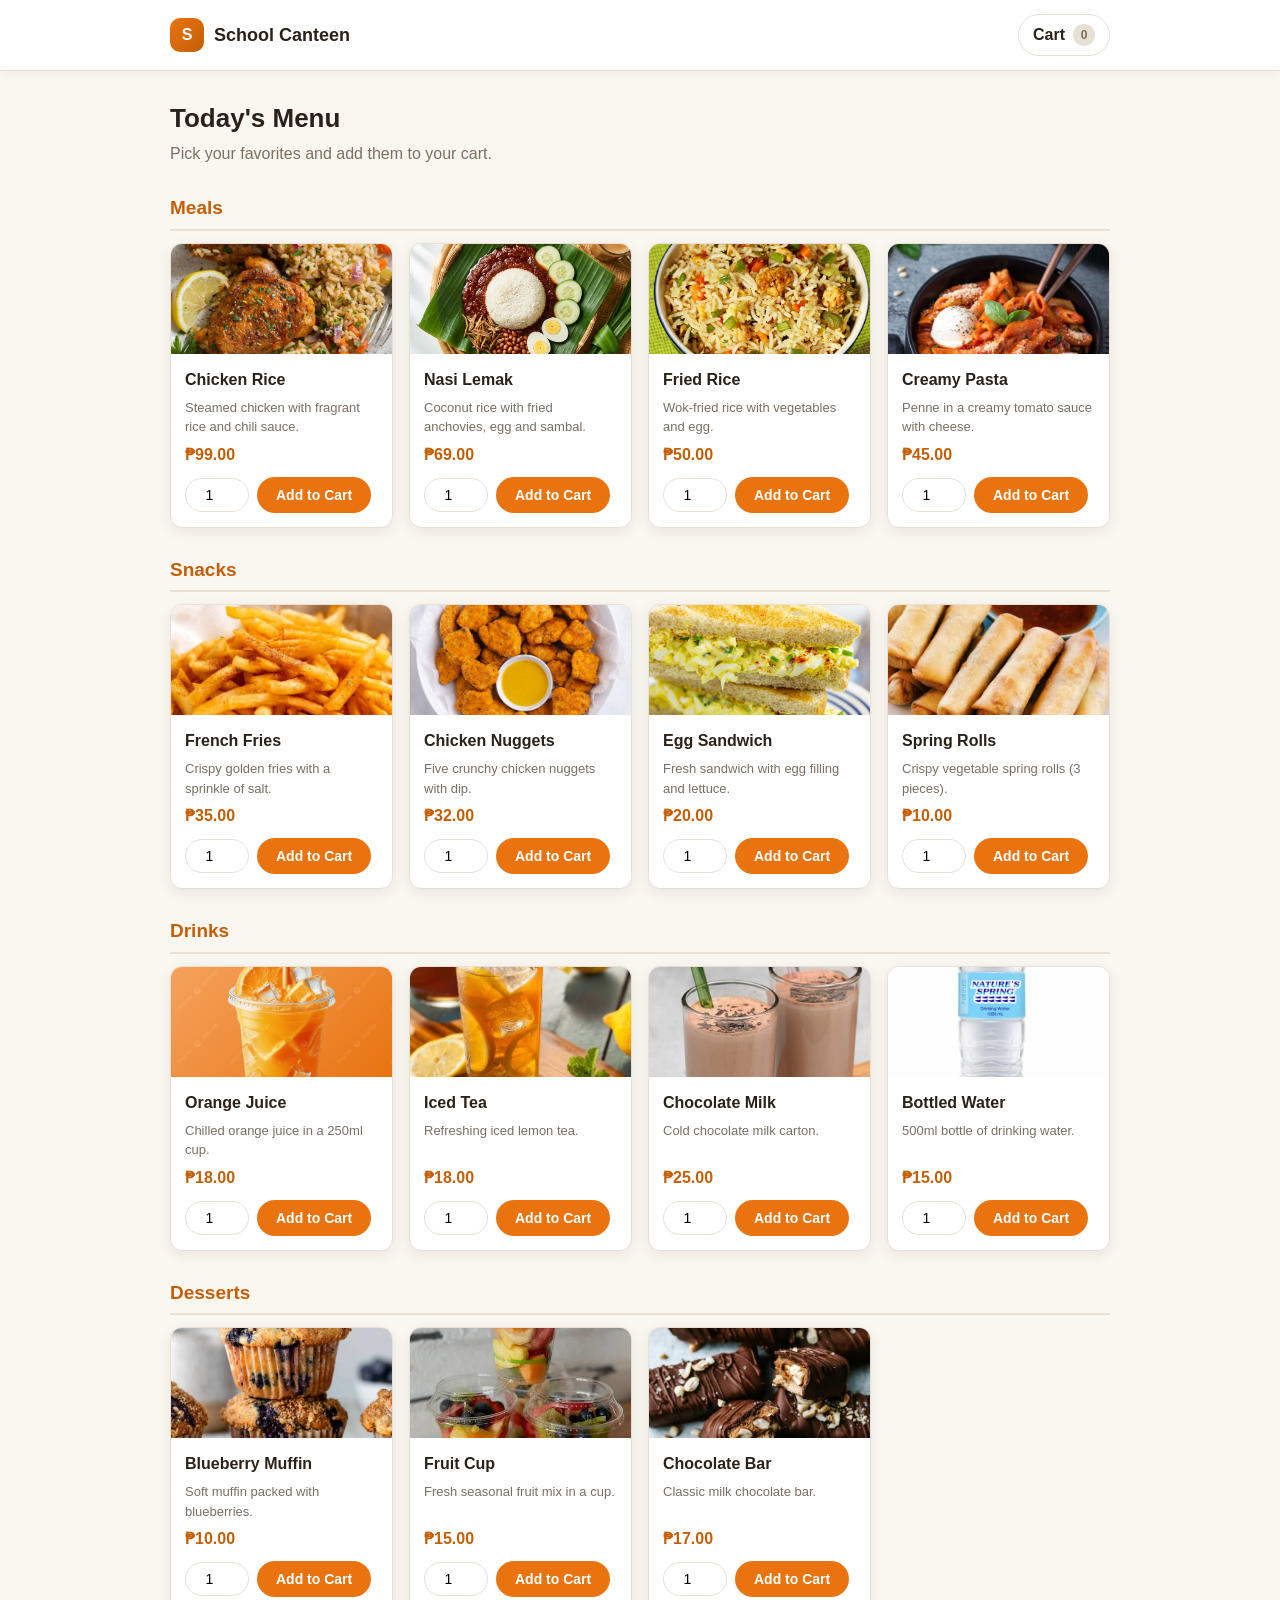
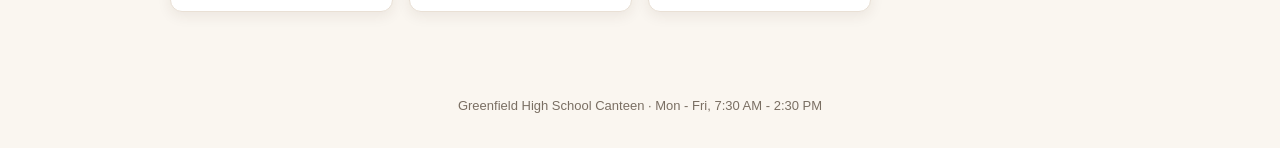
==== index.html @ 7ff33e7a "first commit" ====
<!DOCTYPE html>
<html lang="en">
<head>
  <meta charset="UTF-8">
  <meta name="viewport" content="width=device-width, initial-scale=1.0">
  <title>School Canteen - Menu</title>
  <link rel="stylesheet" href="style.css">
</head>
<body>
  <header class="site-header">
    <div class="header-inner">
      <a class="brand" href="index.html">
        <span class="brand-mark">S</span>
        <span>School Canteen</span>
      </a>
      <a class="cart-link" href="cart.html">
        Cart
        <span id="cart-count" class="cart-badge is-empty">0</span>
      </a>
    </div>
  </header>

  <main>
    <div class="container">
      <h1 class="page-title">Today's Menu</h1>
      <p class="page-subtitle">Pick your favorites and add them to your cart.</p>
      <div id="menu"></div>
    </div>
  </main>

  <footer class="site-footer">
    Greenfield High School Canteen &middot; Mon - Fri, 7:30 AM - 2:30 PM
  </footer>

  <script src="data/products.js"></script>
  <script src="js/cart.js"></script>
  <script src="js/menu.js"></script>
</body>
</html>
---- style.css ----
:root {
  --primary: #e8730f;
  --primary-dark: #c45f08;
  --accent: #2e9e6b;
  --accent-dark: #238153;
  --ink: #2b2118;
  --muted: #7a6f63;
  --line: #e9e0d5;
  --surface: #ffffff;
  --canvas: #faf6f0;
  --danger: #d64545;
  --radius: 12px;
  --shadow: 0 4px 14px rgba(60, 40, 20, 0.08);
  --font: -apple-system, BlinkMacSystemFont, 'Segoe UI', Roboto, 'Helvetica Neue', Arial, sans-serif;
}

* {
  box-sizing: border-box;
}

html,
body {
  margin: 0;
  padding: 0;
}

body {
  font-family: var(--font);
  background: var(--canvas);
  color: var(--ink);
  line-height: 1.5;
}

.container {
  max-width: 980px;
  margin: 0 auto;
  padding: 0 20px;
}

.hidden {
  display: none !important;
}

/* Header */
.site-header {
  position: sticky;
  top: 0;
  z-index: 10;
  background: var(--surface);
  border-bottom: 1px solid var(--line);
  box-shadow: 0 2px 8px rgba(60, 40, 20, 0.05);
}

.header-inner {
  display: flex;
  align-items: center;
  justify-content: space-between;
  gap: 16px;
  padding: 14px 20px;
  max-width: 980px;
  margin: 0 auto;
}

.brand {
  display: flex;
  align-items: center;
  gap: 10px;
  font-weight: 800;
  font-size: 18px;
  color: var(--ink);
  text-decoration: none;
}

.brand-mark {
  display: inline-flex;
  align-items: center;
  justify-content: center;
  width: 34px;
  height: 34px;
  border-radius: 10px;
  background: linear-gradient(135deg, var(--primary), var(--primary-dark));
  color: #fff;
  font-size: 16px;
}

.cart-link {
  display: inline-flex;
  align-items: center;
  gap: 8px;
  text-decoration: none;
  color: var(--ink);
  font-weight: 600;
  padding: 8px 14px;
  border: 1px solid var(--line);
  border-radius: 999px;
  background: var(--surface);
  transition: border-color 0.15s ease, transform 0.15s ease;
}

.cart-link:hover {
  border-color: var(--primary);
  transform: translateY(-1px);
}

.cart-badge {
  display: inline-flex;
  align-items: center;
  justify-content: center;
  min-width: 22px;
  height: 22px;
  padding: 0 6px;
  border-radius: 999px;
  background: var(--primary);
  color: #fff;
  font-size: 12px;
  font-weight: 700;
}

.cart-badge.is-empty {
  background: var(--line);
  color: var(--muted);
}

main {
  padding: 28px 0 64px;
}

.page-title {
  margin: 0 0 4px;
  font-size: 26px;
}

.page-subtitle {
  margin: 0 0 24px;
  color: var(--muted);
}

/* Menu */
.menu-heading {
  margin: 28px 0 12px;
  font-size: 19px;
  color: var(--primary-dark);
  border-bottom: 2px solid var(--line);
  padding-bottom: 6px;
}

.product-grid {
  display: grid;
  grid-template-columns: repeat(auto-fill, minmax(210px, 1fr));
  gap: 16px;
}

.product-card {
  background: var(--surface);
  border: 1px solid var(--line);
  border-radius: var(--radius);
  overflow: hidden;
  box-shadow: var(--shadow);
  display: flex;
  flex-direction: column;
  transition: transform 0.15s ease, box-shadow 0.15s ease;
}

.product-card:hover {
  transform: translateY(-3px);
  box-shadow: 0 8px 22px rgba(60, 40, 20, 0.12);
}

.product-tile {
  display: flex;
  align-items: center;
  justify-content: center;
  height: 110px;
  font-size: 34px;
  font-weight: 800;
  color: #fff;
  letter-spacing: 1px;
  background: linear-gradient(135deg, #f5a25d, #e8730f);
  overflow: hidden;
}

.product-tile img {
  width: 100%;
  height: 100%;
  object-fit: cover;
  display: block;
}

.product-card:nth-child(3n + 2) .product-tile {
  background: linear-gradient(135deg, #5cc9a0, #2e9e6b);
}

.product-card:nth-child(3n) .product-tile {
  background: linear-gradient(135deg, #8fa8e8, #5a76c9);
}

.product-body {
  padding: 14px;
  display: flex;
  flex-direction: column;
  gap: 6px;
  flex: 1;
}

.product-name {
  margin: 0;
  font-size: 16px;
}

.product-desc {
  margin: 0;
  font-size: 13px;
  color: var(--muted);
  flex: 1;
}

.product-price {
  margin: 0;
  font-weight: 800;
  font-size: 16px;
  color: var(--primary-dark);
}

.product-actions {
  display: flex;
  gap: 8px;
  align-items: center;
  margin-top: 4px;
}

/* Buttons */
.btn {
  display: inline-flex;
  align-items: center;
  justify-content: center;
  gap: 6px;
  border: 1px solid transparent;
  border-radius: 999px;
  padding: 9px 18px;
  font-size: 14px;
  font-weight: 700;
  cursor: pointer;
  font-family: inherit;
  transition: background 0.15s ease, transform 0.1s ease;
}

.btn:active {
  transform: scale(0.97);
}

.btn-primary {
  background: var(--primary);
  color: #fff;
}

.btn-primary:hover {
  background: var(--primary-dark);
}

.btn-ghost {
  background: var(--surface);
  border-color: var(--line);
  color: var(--ink);
}

.btn-ghost:hover {
  border-color: var(--muted);
}

.btn-sm {
  padding: 5px 12px;
  font-size: 13px;
}

.btn:disabled {
  opacity: 0.6;
  cursor: default;
}

.qty-input {
  width: 64px;
  padding: 8px;
  border: 1px solid var(--line);
  border-radius: 999px;
  text-align: center;
  font-size: 14px;
  font-family: inherit;
}

/* Cart */
.cart-panel {
  background: var(--surface);
  border: 1px solid var(--line);
  border-radius: var(--radius);
  box-shadow: var(--shadow);
  padding: 20px;
}

.cart-lines {
  display: flex;
  flex-direction: column;
  gap: 12px;
}

.cart-line {
  display: flex;
  align-items: center;
  gap: 16px;
  padding: 12px;
  border: 1px solid var(--line);
  border-radius: 10px;
}

.cart-line-info {
  display: flex;
  flex-direction: column;
  flex: 1;
  min-width: 0;
}

.cart-line-name {
  font-weight: 700;
}

.cart-line-meta {
  font-size: 13px;
  color: var(--muted);
}

.cart-line-controls {
  display: flex;
  align-items: center;
  gap: 10px;
}

.stepper {
  display: inline-flex;
  align-items: center;
  border: 1px solid var(--line);
  border-radius: 999px;
  overflow: hidden;
}

.step-btn {
  width: 32px;
  height: 32px;
  border: none;
  background: var(--canvas);
  font-size: 16px;
  font-weight: 700;
  cursor: pointer;
  color: var(--ink);
}

.step-btn:hover {
  background: var(--line);
}

.step-qty {
  min-width: 34px;
  text-align: center;
  font-weight: 700;
}

.cart-line-total {
  font-weight: 800;
  min-width: 64px;
  text-align: right;
}

.totals {
  margin-top: 16px;
  padding-top: 12px;
  border-top: 2px dashed var(--line);
}

.totals-row {
  display: flex;
  justify-content: space-between;
  padding: 4px 0;
  color: var(--muted);
}

.totals-total {
  font-size: 20px;
  font-weight: 800;
  color: var(--ink);
  border-top: 1px solid var(--line);
  margin-top: 6px;
  padding-top: 10px;
}

.cart-actions {
  display: flex;
  gap: 10px;
  margin-top: 16px;
}

/* Checkout form */
.form-section {
  margin-top: 28px;
}

.form-section > h2 {
  margin: 0 0 14px;
  font-size: 20px;
}

.form-grid {
  display: grid;
  grid-template-columns: 1fr 1fr;
  gap: 16px;
}

.field {
  display: flex;
  flex-direction: column;
  gap: 6px;
}

.field label {
  font-weight: 600;
  font-size: 14px;
}

.field input[type='text'],
.field input[type='number'] {
  padding: 10px 12px;
  border: 1px solid var(--line);
  border-radius: 10px;
  font-size: 15px;
  font-family: inherit;
  width: 100%;
}

.field input:focus {
  outline: 2px solid var(--primary);
  outline-offset: 1px;
  border-color: transparent;
}

.field.has-error input {
  border-color: var(--danger);
}

.field-error {
  margin: 0;
  color: var(--danger);
  font-size: 13px;
}

.order-type-group {
  display: flex;
  gap: 12px;
  flex-wrap: wrap;
  padding-top: 4px;
}

.order-type-option {
  position: relative;
}

.order-type-option input {
  position: absolute;
  opacity: 0;
  pointer-events: none;
}

.order-type-option span {
  display: inline-block;
  padding: 10px 20px;
  border: 1px solid var(--line);
  border-radius: 999px;
  font-weight: 600;
  cursor: pointer;
  background: var(--surface);
  transition: border-color 0.15s ease, background 0.15s ease;
}

.order-type-option input:checked + span {
  border-color: var(--accent);
  background: #e8f5ef;
  color: var(--accent-dark);
}

.order-type-option input:focus-visible + span {
  outline: 2px solid var(--accent);
  outline-offset: 1px;
}

.checkout-submit {
  margin-top: 20px;
  padding: 12px 28px;
  font-size: 16px;
}

/* Empty state */
.empty-state {
  text-align: center;
  padding: 56px 20px;
  background: var(--surface);
  border: 1px dashed var(--line);
  border-radius: var(--radius);
}

.empty-state h2 {
  margin: 0 0 6px;
}

.empty-state p {
  color: var(--muted);
  margin: 0 0 20px;
}

/* Receipt */
.receipt {
  max-width: 420px;
  margin: 0 auto;
  background: var(--surface);
  border: 1px solid var(--line);
  border-radius: var(--radius);
  padding: 24px;
  font-size: 14px;
}

.receipt-header {
  text-align: center;
  border-bottom: 2px dashed var(--line);
  padding-bottom: 12px;
  margin-bottom: 12px;
}

.receipt-header h2 {
  margin: 0;
  font-size: 18px;
  color: var(--primary-dark);
}

.receipt-header p {
  margin: 2px 0 0;
  color: var(--muted);
  font-size: 13px;
}

.receipt-meta {
  display: grid;
  grid-template-columns: auto 1fr;
  gap: 4px 16px;
  margin-bottom: 12px;
}

.receipt-meta span:first-child {
  color: var(--muted);
}

.receipt-meta span:last-child {
  font-weight: 600;
  text-align: right;
}

.receipt-items {
  width: 100%;
  border-collapse: collapse;
  margin-bottom: 12px;
}

.receipt-items th {
  text-align: left;
  font-size: 12px;
  text-transform: uppercase;
  letter-spacing: 0.5px;
  color: var(--muted);
  border-bottom: 1px solid var(--line);
  padding: 4px 6px;
}

.receipt-items td {
  padding: 6px;
  border-bottom: 1px dotted var(--line);
}

.receipt-items th:nth-child(n + 2),
.receipt-items td:nth-child(n + 2) {
  text-align: right;
}

.receipt-totals {
  border-top: 2px dashed var(--line);
  padding-top: 10px;
  display: grid;
  grid-template-columns: 1fr auto;
  gap: 4px 16px;
}

.receipt-totals .total {
  font-weight: 800;
  font-size: 17px;
  border-top: 1px solid var(--line);
  margin-top: 4px;
  padding-top: 8px;
}

.receipt-footer {
  text-align: center;
  color: var(--muted);
  font-size: 13px;
  margin: 14px 0 0;
}

.receipt-actions {
  display: flex;
  justify-content: center;
  gap: 10px;
  margin-top: 20px;
}

/* Order history */
.history-empty {
  color: var(--muted);
  padding: 12px 0;
}

.history-card {
  background: var(--surface);
  border: 1px solid var(--line);
  border-radius: 10px;
  padding: 12px 16px;
  margin-bottom: 12px;
}

.history-head {
  display: flex;
  justify-content: space-between;
  gap: 12px;
  align-items: baseline;
}

.history-number {
  font-weight: 800;
  color: var(--primary-dark);
}

.history-date {
  color: var(--muted);
  font-size: 13px;
}

.history-summary {
  margin: 6px 0 10px;
  color: var(--muted);
  font-size: 14px;
}

/* Footer */
.site-footer {
  text-align: center;
  color: var(--muted);
  font-size: 13px;
  padding: 20px 0 32px;
}

/* Responsive */
@media (max-width: 640px) {
  .form-grid {
    grid-template-columns: 1fr;
  }

  .cart-line {
    flex-wrap: wrap;
  }

  .cart-line-total {
    margin-left: auto;
  }

  .product-grid {
    grid-template-columns: 1fr 1fr;
  }
}

@media (max-width: 420px) {
  .product-grid {
    grid-template-columns: 1fr;
  }
}

/* Print: only the receipt */
@media print {
  body {
    background: #fff;
  }

  body * {
    visibility: hidden;
  }

  #receipt-view,
  #receipt-view * {
    visibility: visible;
  }

  #receipt-view {
    position: absolute;
    left: 0;
    top: 0;
    width: 100%;
  }

  .receipt {
    border: none;
    box-shadow: none;
    max-width: none;
    padding: 0;
  }

  .receipt-actions {
    display: none;
  }
}
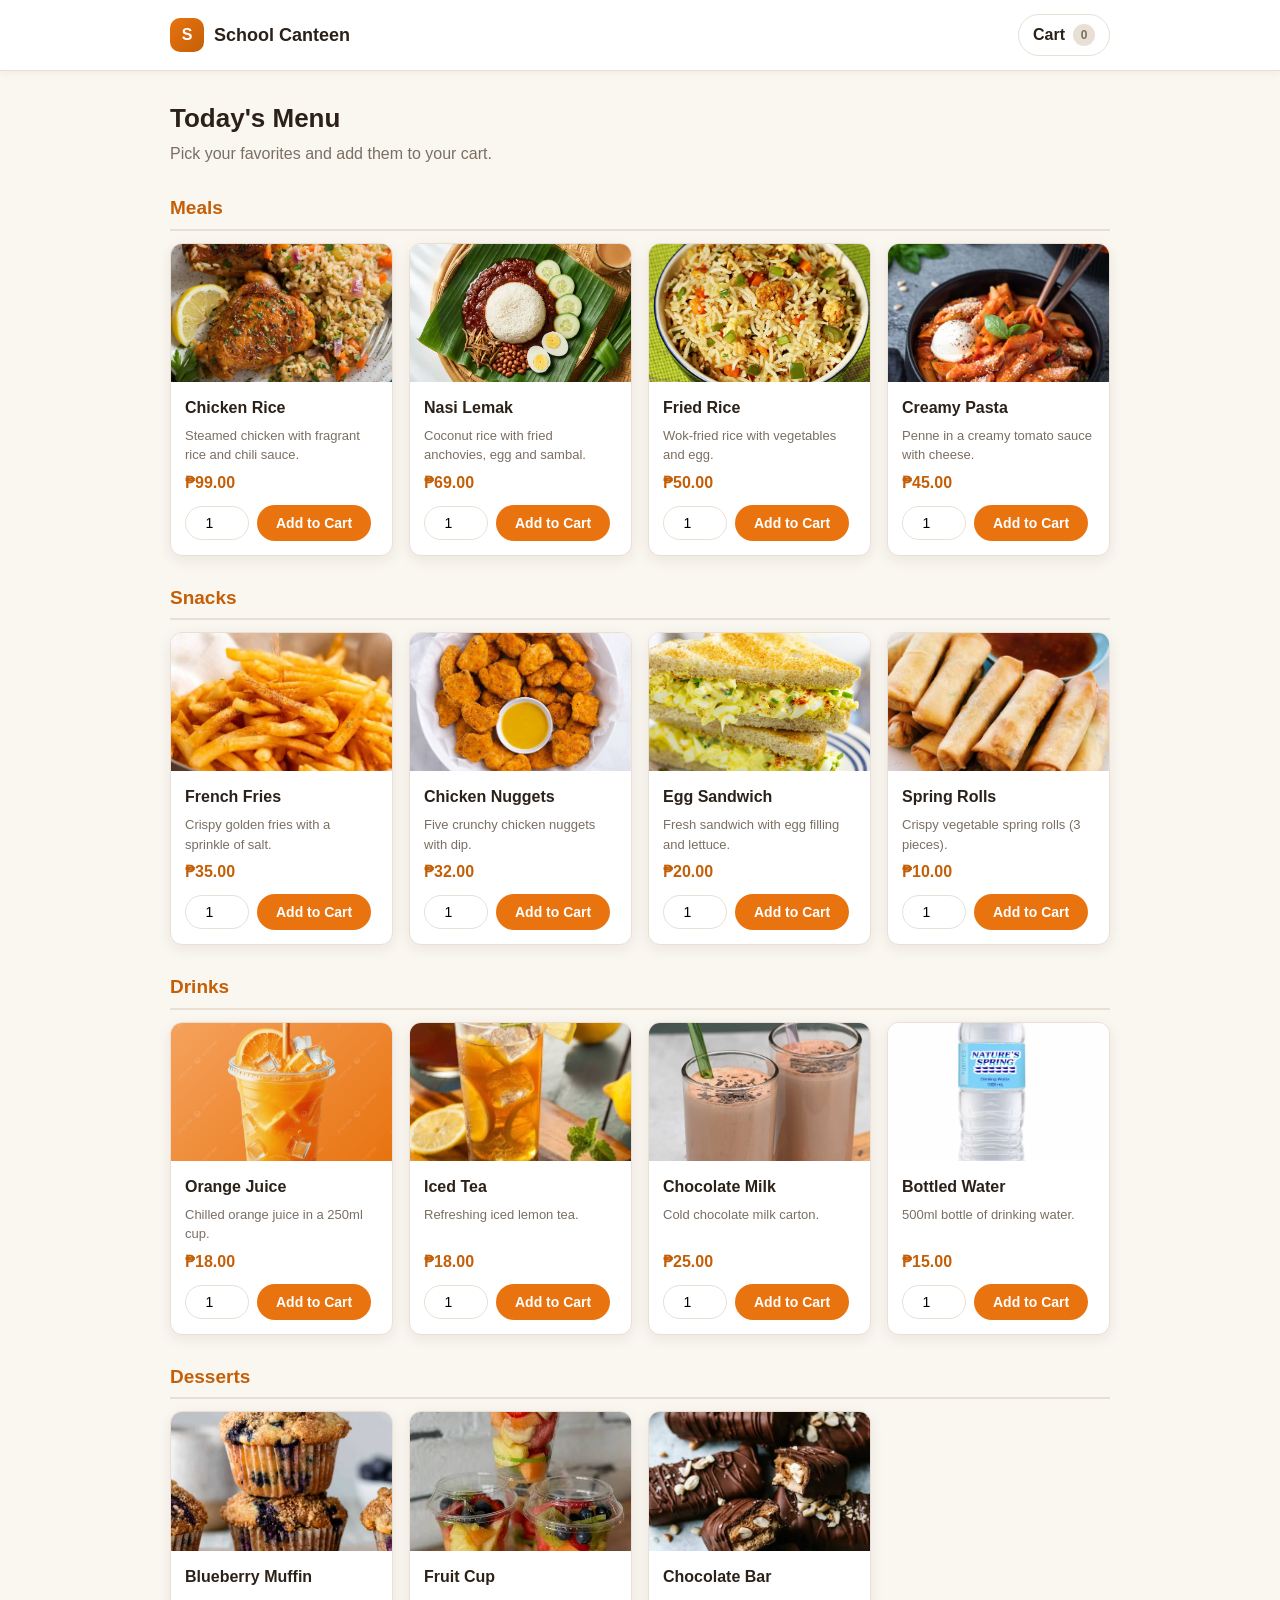
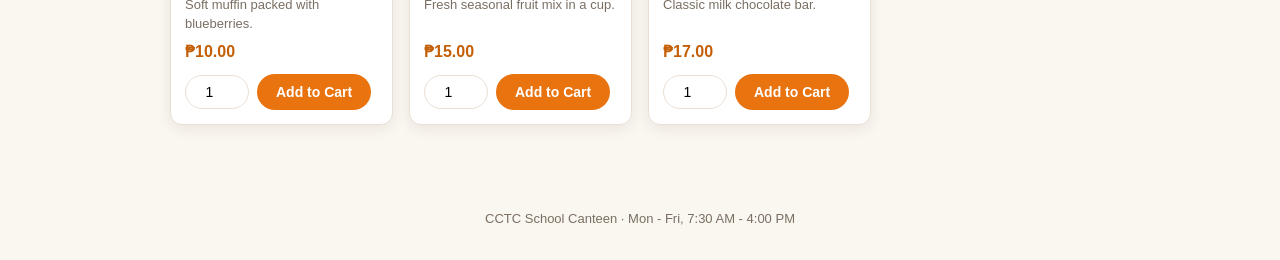
==== commit 80e5c5dd: "i change index and cart" ====
--- a/index.html
+++ b/index.html
@@ -29,7 +29,7 @@
   </main>
 
   <footer class="site-footer">
-    Greenfield High School Canteen &middot; Mon - Fri, 7:30 AM - 2:30 PM
+    CCTC School Canteen &middot; Mon - Fri, 7:30 AM - 4:00 PM
   </footer>
 
   <script src="data/products.js"></script>
--- a/style.css
+++ b/style.css
@@ -170,7 +170,8 @@
   display: flex;
   align-items: center;
   justify-content: center;
-  height: 110px;
+  width: 100%;
+  aspect-ratio: 16 / 10; 
   font-size: 34px;
   font-weight: 800;
   color: #fff;
@@ -182,7 +183,8 @@
 .product-tile img {
   width: 100%;
   height: 100%;
-  object-fit: cover;
+  object-fit: cover;     
+  object-position: center; 
   display: block;
 }
 
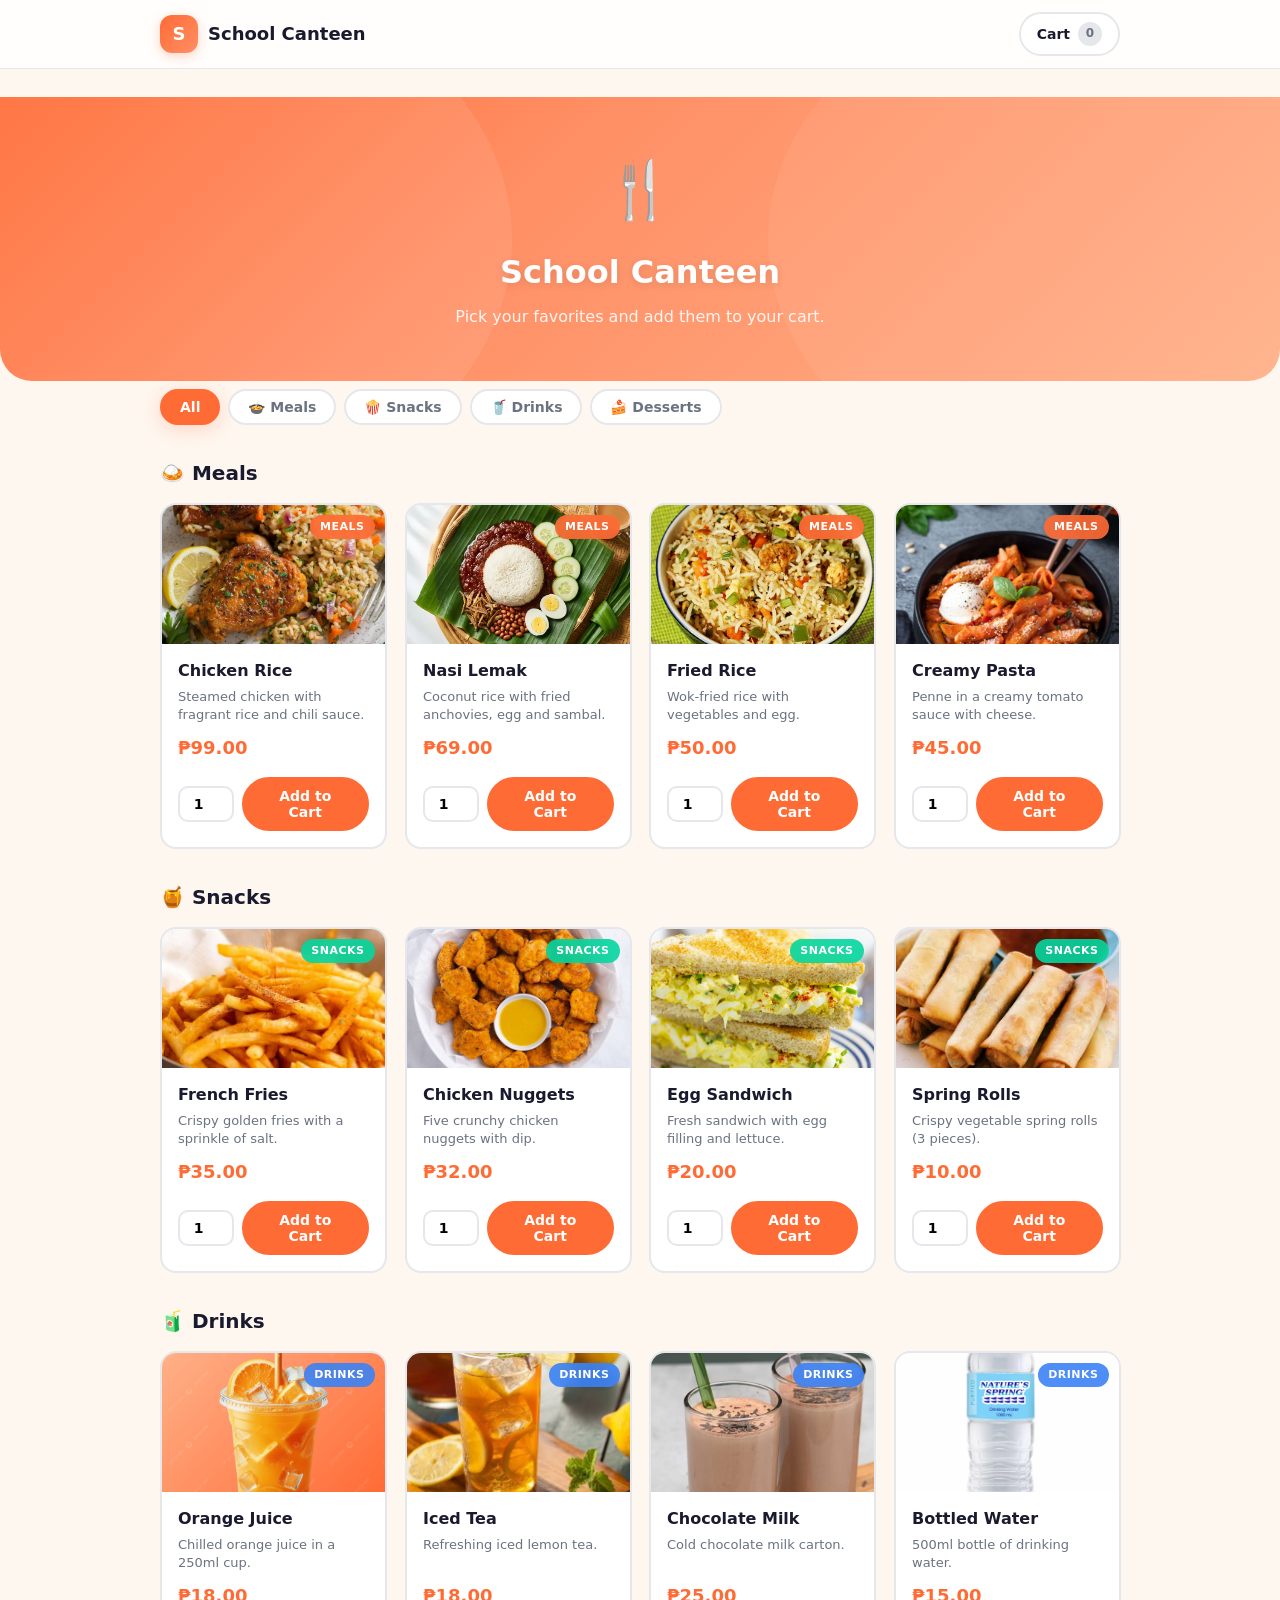
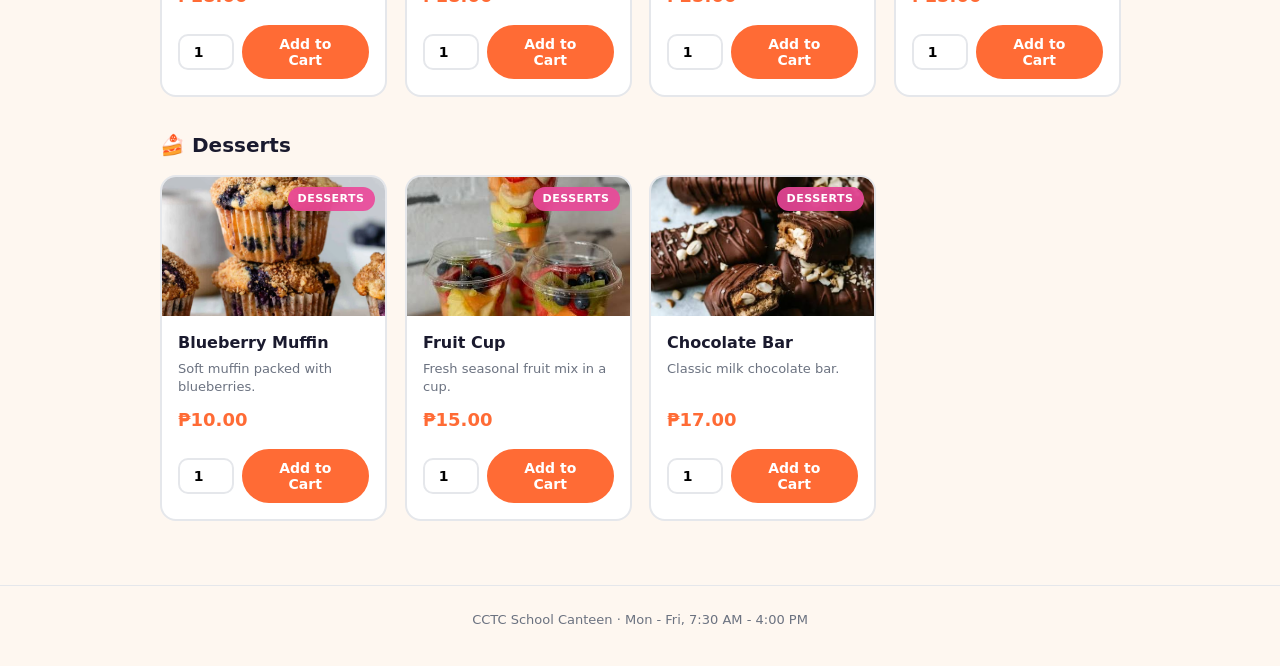
==== commit 49d5539a: "this part naa koy gi improve gamay" ====
--- a/index.html
+++ b/index.html
@@ -21,9 +21,20 @@
   </header>
 
   <main>
+    <section class="hero">
+      <span class="hero-emoji">&#127860;</span>
+      <h1>School Canteen</h1>
+      <p>Pick your favorites and add them to your cart.</p>
+    </section>
+
     <div class="container">
-      <h1 class="page-title">Today's Menu</h1>
-      <p class="page-subtitle">Pick your favorites and add them to your cart.</p>
+      <div class="category-tabs" id="category-tabs">
+        <button class="tab-btn active" data-cat="all">All</button>
+        <button class="tab-btn" data-cat="Meals">&#127858; Meals</button>
+        <button class="tab-btn" data-cat="Snacks">&#127871; Snacks</button>
+        <button class="tab-btn" data-cat="Drinks">&#129380; Drinks</button>
+        <button class="tab-btn" data-cat="Desserts">&#127856; Desserts</button>
+      </div>
       <div id="menu"></div>
     </div>
   </main>
--- a/style.css
+++ b/style.css
@@ -1,54 +1,110 @@
+/* ===== VARIABLES & RESET ===== */
 :root {
-  --primary: #e8730f;
-  --primary-dark: #c45f08;
-  --accent: #2e9e6b;
-  --accent-dark: #238153;
-  --ink: #2b2118;
-  --muted: #7a6f63;
-  --line: #e9e0d5;
+  --primary: #ff6b35;
+  --primary-dark: #e55a2b;
+  --primary-light: #fff0e8;
+  --accent: #06d6a0;
+  --accent-dark: #05b888;
+  --accent-light: #e6faf3;
+  --ink: #1a1a2e;
+  --muted: #6b7280;
+  --line: #e5e7eb;
   --surface: #ffffff;
-  --canvas: #faf6f0;
-  --danger: #d64545;
-  --radius: 12px;
-  --shadow: 0 4px 14px rgba(60, 40, 20, 0.08);
-  --font: -apple-system, BlinkMacSystemFont, 'Segoe UI', Roboto, 'Helvetica Neue', Arial, sans-serif;
-}
-
-* {
+  --canvas: #fef7f0;
+  --danger: #ef4444;
+  --danger-light: #fef2f2;
+  --radius: 16px;
+  --radius-sm: 10px;
+  --radius-pill: 999px;
+  --shadow-sm: 0 2px 8px rgba(0, 0, 0, 0.06);
+  --shadow: 0 4px 16px rgba(0, 0, 0, 0.08);
+  --shadow-lg: 0 8px 30px rgba(0, 0, 0, 0.12);
+  --shadow-glow: 0 4px 20px rgba(255, 107, 53, 0.25);
+  --font: 'Segoe UI', system-ui, -apple-system, sans-serif;
+
+  --cat-meals: #ff6b35;
+  --cat-meals-bg: #fff0e8;
+  --cat-snacks: #06d6a0;
+  --cat-snacks-bg: #e6faf3;
+  --cat-drinks: #3b82f6;
+  --cat-drinks-bg: #eff6ff;
+  --cat-desserts: #ec4899;
+  --cat-desserts-bg: #fdf2f8;
+}
+
+*,
+*::before,
+*::after {
   box-sizing: border-box;
-}
-
-html,
-body {
   margin: 0;
   padding: 0;
+}
+
+html {
+  scroll-behavior: smooth;
 }
 
 body {
   font-family: var(--font);
   background: var(--canvas);
   color: var(--ink);
-  line-height: 1.5;
+  line-height: 1.6;
+  min-height: 100vh;
+}
+
+/* ===== ANIMATIONS ===== */
+@keyframes fadeIn {
+  from { opacity: 0; }
+  to { opacity: 1; }
+}
+
+@keyframes slideUp {
+  from { opacity: 0; transform: translateY(24px); }
+  to { opacity: 1; transform: translateY(0); }
+}
+
+@keyframes bounceIn {
+  0% { opacity: 0; transform: scale(0.9) translateY(12px); }
+  60% { transform: scale(1.02) translateY(-2px); }
+  100% { opacity: 1; transform: scale(1) translateY(0); }
+}
+
+@keyframes pop {
+  0% { transform: scale(1); }
+  50% { transform: scale(1.15); }
+  100% { transform: scale(1); }
+}
+
+@keyframes shimmer {
+  0% { background-position: -200% 0; }
+  100% { background-position: 200% 0; }
+}
+
+@keyframes wiggle {
+  0%, 100% { transform: rotate(0deg); }
+  25% { transform: rotate(-3deg); }
+  75% { transform: rotate(3deg); }
+}
+
+.hidden {
+  display: none !important;
 }
 
 .container {
-  max-width: 980px;
+  max-width: 1000px;
   margin: 0 auto;
   padding: 0 20px;
 }
 
-.hidden {
-  display: none !important;
-}
-
-/* Header */
+/* ===== HEADER ===== */
 .site-header {
   position: sticky;
   top: 0;
-  z-index: 10;
-  background: var(--surface);
+  z-index: 100;
+  background: rgba(255, 255, 255, 0.85);
+  backdrop-filter: blur(12px);
+  -webkit-backdrop-filter: blur(12px);
   border-bottom: 1px solid var(--line);
-  box-shadow: 0 2px 8px rgba(60, 40, 20, 0.05);
 }
 
 .header-inner {
@@ -56,8 +112,8 @@
   align-items: center;
   justify-content: space-between;
   gap: 16px;
-  padding: 14px 20px;
-  max-width: 980px;
+  padding: 12px 20px;
+  max-width: 1000px;
   margin: 0 auto;
 }
 
@@ -69,18 +125,25 @@
   font-size: 18px;
   color: var(--ink);
   text-decoration: none;
+  transition: transform 0.2s ease;
+}
+
+.brand:hover {
+  transform: scale(1.02);
 }
 
 .brand-mark {
   display: inline-flex;
   align-items: center;
   justify-content: center;
-  width: 34px;
-  height: 34px;
-  border-radius: 10px;
-  background: linear-gradient(135deg, var(--primary), var(--primary-dark));
+  width: 38px;
+  height: 38px;
+  border-radius: 12px;
+  background: linear-gradient(135deg, var(--primary), #ff8f65);
   color: #fff;
-  font-size: 16px;
+  font-size: 18px;
+  font-weight: 900;
+  box-shadow: 0 3px 12px rgba(255, 107, 53, 0.3);
 }
 
 .cart-link {
@@ -89,31 +152,39 @@
   gap: 8px;
   text-decoration: none;
   color: var(--ink);
-  font-weight: 600;
-  padding: 8px 14px;
-  border: 1px solid var(--line);
-  border-radius: 999px;
+  font-weight: 700;
+  font-size: 14px;
+  padding: 8px 16px;
+  border: 2px solid var(--line);
+  border-radius: var(--radius-pill);
   background: var(--surface);
-  transition: border-color 0.15s ease, transform 0.15s ease;
+  transition: all 0.2s ease;
 }
 
 .cart-link:hover {
   border-color: var(--primary);
+  background: var(--primary-light);
   transform: translateY(-1px);
+  box-shadow: var(--shadow-sm);
 }
 
 .cart-badge {
   display: inline-flex;
   align-items: center;
   justify-content: center;
-  min-width: 22px;
-  height: 22px;
-  padding: 0 6px;
-  border-radius: 999px;
+  min-width: 24px;
+  height: 24px;
+  padding: 0 7px;
+  border-radius: var(--radius-pill);
   background: var(--primary);
   color: #fff;
   font-size: 12px;
-  font-weight: 700;
+  font-weight: 800;
+  transition: transform 0.2s ease;
+}
+
+.cart-badge:not(.is-empty) {
+  animation: pop 0.3s ease;
 }
 
 .cart-badge.is-empty {
@@ -121,6 +192,64 @@
   color: var(--muted);
 }
 
+/* ===== HERO BANNER ===== */
+.hero {
+  background: linear-gradient(135deg, #ff6b35 0%, #ff8f65 40%, #ffb088 100%);
+  border-radius: 0 0 32px 32px;
+  padding: 48px 20px 52px;
+  text-align: center;
+  color: #fff;
+  position: relative;
+  overflow: hidden;
+  margin-bottom: 8px;
+}
+
+.hero::before {
+  content: '';
+  position: absolute;
+  top: -50%;
+  left: -20%;
+  width: 60%;
+  height: 200%;
+  background: rgba(255, 255, 255, 0.08);
+  border-radius: 50%;
+  pointer-events: none;
+}
+
+.hero::after {
+  content: '';
+  position: absolute;
+  bottom: -40%;
+  right: -10%;
+  width: 50%;
+  height: 180%;
+  background: rgba(255, 255, 255, 0.06);
+  border-radius: 50%;
+  pointer-events: none;
+}
+
+.hero-emoji {
+  font-size: 56px;
+  display: block;
+  margin-bottom: 12px;
+  animation: wiggle 2s ease-in-out infinite;
+}
+
+.hero h1 {
+  font-size: 32px;
+  font-weight: 900;
+  margin: 0 0 6px;
+  text-shadow: 0 2px 8px rgba(0, 0, 0, 0.1);
+}
+
+.hero p {
+  font-size: 16px;
+  opacity: 0.9;
+  margin: 0;
+  font-weight: 500;
+}
+
+/* ===== MAIN ===== */
 main {
   padding: 28px 0 64px;
 }
@@ -128,42 +257,176 @@
 .page-title {
   margin: 0 0 4px;
   font-size: 26px;
+  font-weight: 800;
 }
 
 .page-subtitle {
   margin: 0 0 24px;
   color: var(--muted);
-}
-
-/* Menu */
+  font-size: 15px;
+}
+
+/* ===== CATEGORY TABS ===== */
+.category-tabs {
+  display: flex;
+  gap: 8px;
+  flex-wrap: wrap;
+  margin-bottom: 28px;
+  animation: slideUp 0.4s ease 0.1s both;
+}
+
+.tab-btn {
+  padding: 8px 18px;
+  border: 2px solid var(--line);
+  border-radius: var(--radius-pill);
+  background: var(--surface);
+  font-size: 14px;
+  font-weight: 700;
+  cursor: pointer;
+  font-family: inherit;
+  color: var(--muted);
+  transition: all 0.2s ease;
+  user-select: none;
+}
+
+.tab-btn:hover {
+  border-color: var(--primary);
+  color: var(--primary);
+  transform: translateY(-1px);
+}
+
+.tab-btn.active {
+  background: var(--primary);
+  border-color: var(--primary);
+  color: #fff;
+  box-shadow: var(--shadow-glow);
+}
+
+.tab-btn[data-cat="Meals"].active {
+  background: var(--cat-meals);
+  border-color: var(--cat-meals);
+  box-shadow: 0 4px 16px rgba(255, 107, 53, 0.3);
+}
+
+.tab-btn[data-cat="Snacks"].active {
+  background: var(--cat-snacks);
+  border-color: var(--cat-snacks);
+  box-shadow: 0 4px 16px rgba(6, 214, 160, 0.3);
+}
+
+.tab-btn[data-cat="Drinks"].active {
+  background: var(--cat-drinks);
+  border-color: var(--cat-drinks);
+  box-shadow: 0 4px 16px rgba(59, 130, 246, 0.3);
+}
+
+.tab-btn[data-cat="Desserts"].active {
+  background: var(--cat-desserts);
+  border-color: var(--cat-desserts);
+  box-shadow: 0 4px 16px rgba(236, 72, 153, 0.3);
+}
+
+.tab-btn[data-cat="Meals"]:hover:not(.active) {
+  border-color: var(--cat-meals);
+  color: var(--cat-meals);
+}
+
+.tab-btn[data-cat="Snacks"]:hover:not(.active) {
+  border-color: var(--cat-snacks);
+  color: var(--cat-snacks);
+}
+
+.tab-btn[data-cat="Drinks"]:hover:not(.active) {
+  border-color: var(--cat-drinks);
+  color: var(--cat-drinks);
+}
+
+.tab-btn[data-cat="Desserts"]:hover:not(.active) {
+  border-color: var(--cat-desserts);
+  color: var(--cat-desserts);
+}
+
+/* ===== MENU ===== */
 .menu-heading {
-  margin: 28px 0 12px;
-  font-size: 19px;
-  color: var(--primary-dark);
-  border-bottom: 2px solid var(--line);
-  padding-bottom: 6px;
+  margin: 32px 0 14px;
+  font-size: 20px;
+  font-weight: 800;
+  display: flex;
+  align-items: center;
+  gap: 8px;
+}
+
+.menu-heading .cat-emoji {
+  font-size: 22px;
 }
 
 .product-grid {
   display: grid;
-  grid-template-columns: repeat(auto-fill, minmax(210px, 1fr));
-  gap: 16px;
-}
-
+  grid-template-columns: repeat(auto-fill, minmax(220px, 1fr));
+  gap: 18px;
+}
+
+/* ===== PRODUCT CARD ===== */
 .product-card {
   background: var(--surface);
-  border: 1px solid var(--line);
+  border: 2px solid var(--line);
   border-radius: var(--radius);
   overflow: hidden;
-  box-shadow: var(--shadow);
   display: flex;
   flex-direction: column;
-  transition: transform 0.15s ease, box-shadow 0.15s ease;
+  transition: all 0.25s cubic-bezier(0.34, 1.56, 0.64, 1);
+  animation: bounceIn 0.4s ease both;
+  position: relative;
 }
 
 .product-card:hover {
-  transform: translateY(-3px);
-  box-shadow: 0 8px 22px rgba(60, 40, 20, 0.12);
+  transform: translateY(-6px) scale(1.01);
+  box-shadow: var(--shadow-lg);
+  border-color: transparent;
+}
+
+.product-card:nth-child(1) { animation-delay: 0.05s; }
+.product-card:nth-child(2) { animation-delay: 0.1s; }
+.product-card:nth-child(3) { animation-delay: 0.15s; }
+.product-card:nth-child(4) { animation-delay: 0.2s; }
+.product-card:nth-child(5) { animation-delay: 0.25s; }
+.product-card:nth-child(6) { animation-delay: 0.3s; }
+.product-card:nth-child(7) { animation-delay: 0.35s; }
+.product-card:nth-child(8) { animation-delay: 0.4s; }
+
+.product-badge {
+  position: absolute;
+  top: 10px;
+  right: 10px;
+  padding: 3px 10px;
+  border-radius: var(--radius-pill);
+  font-size: 11px;
+  font-weight: 800;
+  text-transform: uppercase;
+  letter-spacing: 0.5px;
+  z-index: 2;
+  backdrop-filter: blur(8px);
+  -webkit-backdrop-filter: blur(8px);
+}
+
+.badge-meals {
+  background: rgba(255, 107, 53, 0.9);
+  color: #fff;
+}
+
+.badge-snacks {
+  background: rgba(6, 214, 160, 0.9);
+  color: #fff;
+}
+
+.badge-drinks {
+  background: rgba(59, 130, 246, 0.9);
+  color: #fff;
+}
+
+.badge-desserts {
+  background: rgba(236, 72, 153, 0.9);
+  color: #fff;
 }
 
 .product-tile {
@@ -171,42 +434,62 @@
   align-items: center;
   justify-content: center;
   width: 100%;
-  aspect-ratio: 16 / 10; 
-  font-size: 34px;
+  aspect-ratio: 16 / 10;
+  font-size: 42px;
   font-weight: 800;
   color: #fff;
   letter-spacing: 1px;
-  background: linear-gradient(135deg, #f5a25d, #e8730f);
+  background: linear-gradient(135deg, #ff8f65, #ff6b35);
   overflow: hidden;
+  position: relative;
+}
+
+.product-card:nth-child(4n + 1) .product-tile {
+  background: linear-gradient(135deg, #ffb088, #ff6b35);
+}
+
+.product-card:nth-child(4n + 2) .product-tile {
+  background: linear-gradient(135deg, #5ce0c0, #06d6a0);
+}
+
+.product-card:nth-child(4n + 3) .product-tile {
+  background: linear-gradient(135deg, #7db9f5, #3b82f6);
+}
+
+.product-card:nth-child(4n) .product-tile {
+  background: linear-gradient(135deg, #f472b6, #ec4899);
 }
 
 .product-tile img {
   width: 100%;
   height: 100%;
-  object-fit: cover;     
-  object-position: center; 
+  object-fit: cover;
+  object-position: center;
   display: block;
-}
-
-.product-card:nth-child(3n + 2) .product-tile {
-  background: linear-gradient(135deg, #5cc9a0, #2e9e6b);
-}
-
-.product-card:nth-child(3n) .product-tile {
-  background: linear-gradient(135deg, #8fa8e8, #5a76c9);
+  transition: transform 0.3s ease;
+}
+
+.product-card:hover .product-tile img {
+  transform: scale(1.05);
+}
+
+.product-tile .emoji-fallback {
+  font-size: 48px;
+  line-height: 1;
 }
 
 .product-body {
-  padding: 14px;
+  padding: 14px 16px 16px;
   display: flex;
   flex-direction: column;
-  gap: 6px;
+  gap: 4px;
   flex: 1;
 }
 
 .product-name {
   margin: 0;
   font-size: 16px;
+  font-weight: 700;
 }
 
 .product-desc {
@@ -214,49 +497,54 @@
   font-size: 13px;
   color: var(--muted);
   flex: 1;
+  line-height: 1.4;
 }
 
 .product-price {
-  margin: 0;
-  font-weight: 800;
-  font-size: 16px;
-  color: var(--primary-dark);
+  margin: 6px 0 0;
+  font-weight: 900;
+  font-size: 18px;
+  color: var(--primary);
 }
 
 .product-actions {
   display: flex;
   gap: 8px;
   align-items: center;
-  margin-top: 4px;
-}
-
-/* Buttons */
+  margin-top: 10px;
+}
+
+/* ===== BUTTONS ===== */
 .btn {
   display: inline-flex;
   align-items: center;
   justify-content: center;
   gap: 6px;
-  border: 1px solid transparent;
-  border-radius: 999px;
+  border: 2px solid transparent;
+  border-radius: var(--radius-pill);
   padding: 9px 18px;
   font-size: 14px;
   font-weight: 700;
   cursor: pointer;
   font-family: inherit;
-  transition: background 0.15s ease, transform 0.1s ease;
+  transition: all 0.2s ease;
+  user-select: none;
 }
 
 .btn:active {
-  transform: scale(0.97);
+  transform: scale(0.95);
 }
 
 .btn-primary {
   background: var(--primary);
   color: #fff;
+  border-color: var(--primary);
 }
 
 .btn-primary:hover {
   background: var(--primary-dark);
+  border-color: var(--primary-dark);
+  box-shadow: var(--shadow-glow);
 }
 
 .btn-ghost {
@@ -267,6 +555,7 @@
 
 .btn-ghost:hover {
   border-color: var(--muted);
+  background: #f9fafb;
 }
 
 .btn-sm {
@@ -275,42 +564,67 @@
 }
 
 .btn:disabled {
-  opacity: 0.6;
-  cursor: default;
+  opacity: 0.5;
+  cursor: not-allowed;
+  transform: none;
+}
+
+.add-btn {
+  flex: 1;
+}
+
+.add-btn.added {
+  background: var(--accent);
+  border-color: var(--accent);
 }
 
 .qty-input {
-  width: 64px;
+  width: 56px;
   padding: 8px;
-  border: 1px solid var(--line);
-  border-radius: 999px;
+  border: 2px solid var(--line);
+  border-radius: var(--radius-sm);
   text-align: center;
   font-size: 14px;
+  font-weight: 700;
   font-family: inherit;
-}
-
-/* Cart */
+  transition: border-color 0.2s ease;
+}
+
+.qty-input:focus {
+  outline: none;
+  border-color: var(--primary);
+}
+
+/* ===== CART ===== */
 .cart-panel {
   background: var(--surface);
-  border: 1px solid var(--line);
+  border: 2px solid var(--line);
   border-radius: var(--radius);
   box-shadow: var(--shadow);
-  padding: 20px;
+  padding: 24px;
+  animation: slideUp 0.4s ease both;
 }
 
 .cart-lines {
   display: flex;
   flex-direction: column;
-  gap: 12px;
+  gap: 10px;
 }
 
 .cart-line {
   display: flex;
   align-items: center;
-  gap: 16px;
-  padding: 12px;
-  border: 1px solid var(--line);
-  border-radius: 10px;
+  gap: 14px;
+  padding: 14px 16px;
+  border: 2px solid var(--line);
+  border-radius: var(--radius-sm);
+  transition: all 0.2s ease;
+  animation: fadeIn 0.3s ease both;
+}
+
+.cart-line:hover {
+  border-color: var(--primary);
+  box-shadow: var(--shadow-sm);
 }
 
 .cart-line-info {
@@ -322,6 +636,7 @@
 
 .cart-line-name {
   font-weight: 700;
+  font-size: 15px;
 }
 
 .cart-line-meta {
@@ -338,41 +653,46 @@
 .stepper {
   display: inline-flex;
   align-items: center;
-  border: 1px solid var(--line);
-  border-radius: 999px;
+  border: 2px solid var(--line);
+  border-radius: var(--radius-pill);
   overflow: hidden;
 }
 
 .step-btn {
-  width: 32px;
-  height: 32px;
+  width: 34px;
+  height: 34px;
   border: none;
   background: var(--canvas);
-  font-size: 16px;
+  font-size: 18px;
   font-weight: 700;
   cursor: pointer;
   color: var(--ink);
+  transition: all 0.15s ease;
 }
 
 .step-btn:hover {
-  background: var(--line);
+  background: var(--primary);
+  color: #fff;
 }
 
 .step-qty {
-  min-width: 34px;
+  min-width: 36px;
   text-align: center;
-  font-weight: 700;
+  font-weight: 800;
+  font-size: 15px;
 }
 
 .cart-line-total {
-  font-weight: 800;
-  min-width: 64px;
+  font-weight: 900;
+  min-width: 70px;
   text-align: right;
+  font-size: 15px;
+  color: var(--primary);
 }
 
 .totals {
-  margin-top: 16px;
-  padding-top: 12px;
+  margin-top: 18px;
+  padding-top: 14px;
   border-top: 2px dashed var(--line);
 }
 
@@ -381,31 +701,34 @@
   justify-content: space-between;
   padding: 4px 0;
   color: var(--muted);
+  font-size: 14px;
 }
 
 .totals-total {
-  font-size: 20px;
+  font-size: 22px;
+  font-weight: 900;
+  color: var(--ink);
+  border-top: 2px solid var(--line);
+  margin-top: 8px;
+  padding-top: 12px;
+}
+
+.cart-actions {
+  display: flex;
+  gap: 10px;
+  margin-top: 18px;
+}
+
+/* ===== CHECKOUT FORM ===== */
+.form-section {
+  margin-top: 32px;
+  animation: slideUp 0.4s ease 0.1s both;
+}
+
+.form-section > h2 {
+  margin: 0 0 16px;
+  font-size: 22px;
   font-weight: 800;
-  color: var(--ink);
-  border-top: 1px solid var(--line);
-  margin-top: 6px;
-  padding-top: 10px;
-}
-
-.cart-actions {
-  display: flex;
-  gap: 10px;
-  margin-top: 16px;
-}
-
-/* Checkout form */
-.form-section {
-  margin-top: 28px;
-}
-
-.form-section > h2 {
-  margin: 0 0 14px;
-  font-size: 20px;
 }
 
 .form-grid {
@@ -421,39 +744,42 @@
 }
 
 .field label {
-  font-weight: 600;
+  font-weight: 700;
   font-size: 14px;
 }
 
-.field input[type='text'],
-.field input[type='number'] {
-  padding: 10px 12px;
-  border: 1px solid var(--line);
-  border-radius: 10px;
+.field input[type="text"],
+.field input[type="number"] {
+  padding: 11px 14px;
+  border: 2px solid var(--line);
+  border-radius: var(--radius-sm);
   font-size: 15px;
   font-family: inherit;
   width: 100%;
+  transition: all 0.2s ease;
 }
 
 .field input:focus {
-  outline: 2px solid var(--primary);
-  outline-offset: 1px;
-  border-color: transparent;
+  outline: none;
+  border-color: var(--primary);
+  box-shadow: 0 0 0 3px rgba(255, 107, 53, 0.15);
 }
 
 .field.has-error input {
   border-color: var(--danger);
+  box-shadow: 0 0 0 3px rgba(239, 68, 68, 0.1);
 }
 
 .field-error {
   margin: 0;
   color: var(--danger);
   font-size: 13px;
+  font-weight: 600;
 }
 
 .order-type-group {
   display: flex;
-  gap: 12px;
+  gap: 10px;
   flex-wrap: wrap;
   padding-top: 4px;
 }
@@ -469,73 +795,108 @@
 }
 
 .order-type-option span {
-  display: inline-block;
-  padding: 10px 20px;
-  border: 1px solid var(--line);
-  border-radius: 999px;
-  font-weight: 600;
+  display: inline-flex;
+  align-items: center;
+  gap: 6px;
+  padding: 10px 22px;
+  border: 2px solid var(--line);
+  border-radius: var(--radius-pill);
+  font-weight: 700;
+  font-size: 14px;
   cursor: pointer;
   background: var(--surface);
-  transition: border-color 0.15s ease, background 0.15s ease;
+  transition: all 0.2s ease;
+}
+
+.order-type-option span::before {
+  font-size: 16px;
+}
+
+.order-type-option:nth-child(1) span::before {
+  content: '\1F37D';
+}
+
+.order-type-option:nth-child(2) span::before {
+  content: '\1F37F';
 }
 
 .order-type-option input:checked + span {
   border-color: var(--accent);
-  background: #e8f5ef;
+  background: var(--accent-light);
   color: var(--accent-dark);
+  box-shadow: 0 2px 10px rgba(6, 214, 160, 0.2);
 }
 
 .order-type-option input:focus-visible + span {
   outline: 2px solid var(--accent);
-  outline-offset: 1px;
+  outline-offset: 2px;
 }
 
 .checkout-submit {
-  margin-top: 20px;
-  padding: 12px 28px;
+  margin-top: 24px;
+  padding: 14px 32px;
   font-size: 16px;
-}
-
-/* Empty state */
+  width: 100%;
+}
+
+/* ===== EMPTY STATE ===== */
 .empty-state {
   text-align: center;
-  padding: 56px 20px;
+  padding: 64px 24px;
   background: var(--surface);
-  border: 1px dashed var(--line);
+  border: 2px dashed var(--line);
   border-radius: var(--radius);
+  animation: bounceIn 0.5s ease both;
+}
+
+.empty-state .empty-emoji {
+  font-size: 64px;
+  display: block;
+  margin-bottom: 16px;
+  animation: wiggle 2s ease-in-out infinite;
 }
 
 .empty-state h2 {
   margin: 0 0 6px;
+  font-size: 22px;
+  font-weight: 800;
 }
 
 .empty-state p {
   color: var(--muted);
-  margin: 0 0 20px;
-}
-
-/* Receipt */
+  margin: 0 0 24px;
+  font-size: 15px;
+}
+
+/* ===== RECEIPT ===== */
 .receipt {
   max-width: 420px;
   margin: 0 auto;
   background: var(--surface);
-  border: 1px solid var(--line);
+  border: 2px solid var(--line);
   border-radius: var(--radius);
-  padding: 24px;
+  padding: 28px;
   font-size: 14px;
+  animation: bounceIn 0.5s ease both;
 }
 
 .receipt-header {
   text-align: center;
   border-bottom: 2px dashed var(--line);
-  padding-bottom: 12px;
-  margin-bottom: 12px;
+  padding-bottom: 14px;
+  margin-bottom: 14px;
 }
 
 .receipt-header h2 {
   margin: 0;
-  font-size: 18px;
-  color: var(--primary-dark);
+  font-size: 20px;
+  color: var(--primary);
+}
+
+.receipt-header .receipt-emoji {
+  font-size: 32px;
+  display: block;
+  margin-bottom: 6px;
 }
 
 .receipt-header p {
@@ -548,36 +909,38 @@
   display: grid;
   grid-template-columns: auto 1fr;
   gap: 4px 16px;
-  margin-bottom: 12px;
+  margin-bottom: 14px;
 }
 
 .receipt-meta span:first-child {
   color: var(--muted);
+  font-weight: 600;
 }
 
 .receipt-meta span:last-child {
-  font-weight: 600;
+  font-weight: 700;
   text-align: right;
 }
 
 .receipt-items {
   width: 100%;
   border-collapse: collapse;
-  margin-bottom: 12px;
+  margin-bottom: 14px;
 }
 
 .receipt-items th {
   text-align: left;
-  font-size: 12px;
+  font-size: 11px;
   text-transform: uppercase;
   letter-spacing: 0.5px;
   color: var(--muted);
-  border-bottom: 1px solid var(--line);
-  padding: 4px 6px;
+  border-bottom: 2px solid var(--line);
+  padding: 6px 8px;
+  font-weight: 700;
 }
 
 .receipt-items td {
-  padding: 6px;
+  padding: 8px;
   border-bottom: 1px dotted var(--line);
 }
 
@@ -588,46 +951,57 @@
 
 .receipt-totals {
   border-top: 2px dashed var(--line);
-  padding-top: 10px;
+  padding-top: 12px;
   display: grid;
   grid-template-columns: 1fr auto;
   gap: 4px 16px;
 }
 
 .receipt-totals .total {
-  font-weight: 800;
-  font-size: 17px;
-  border-top: 1px solid var(--line);
-  margin-top: 4px;
-  padding-top: 8px;
+  font-weight: 900;
+  font-size: 18px;
+  border-top: 2px solid var(--line);
+  margin-top: 6px;
+  padding-top: 10px;
+  color: var(--primary);
 }
 
 .receipt-footer {
   text-align: center;
   color: var(--muted);
   font-size: 13px;
-  margin: 14px 0 0;
+  margin: 16px 0 0;
+  line-height: 1.5;
 }
 
 .receipt-actions {
   display: flex;
   justify-content: center;
   gap: 10px;
-  margin-top: 20px;
-}
-
-/* Order history */
+  margin-top: 24px;
+  animation: slideUp 0.4s ease 0.2s both;
+}
+
+/* ===== ORDER HISTORY ===== */
 .history-empty {
   color: var(--muted);
-  padding: 12px 0;
+  padding: 16px 0;
+  text-align: center;
 }
 
 .history-card {
   background: var(--surface);
-  border: 1px solid var(--line);
-  border-radius: 10px;
-  padding: 12px 16px;
+  border: 2px solid var(--line);
+  border-radius: var(--radius);
+  padding: 16px 20px;
   margin-bottom: 12px;
+  transition: all 0.2s ease;
+  animation: slideUp 0.3s ease both;
+}
+
+.history-card:hover {
+  border-color: var(--primary);
+  box-shadow: var(--shadow-sm);
 }
 
 .history-head {
@@ -639,7 +1013,8 @@
 
 .history-number {
   font-weight: 800;
-  color: var(--primary-dark);
+  color: var(--primary);
+  font-size: 15px;
 }
 
 .history-date {
@@ -648,21 +1023,36 @@
 }
 
 .history-summary {
-  margin: 6px 0 10px;
+  margin: 8px 0 12px;
   color: var(--muted);
   font-size: 14px;
-}
-
-/* Footer */
+  line-height: 1.4;
+}
+
+/* ===== FOOTER ===== */
 .site-footer {
   text-align: center;
   color: var(--muted);
   font-size: 13px;
-  padding: 20px 0 32px;
-}
-
-/* Responsive */
+  padding: 24px 0 36px;
+  border-top: 1px solid var(--line);
+}
+
+/* ===== RESPONSIVE ===== */
 @media (max-width: 640px) {
+  .hero {
+    padding: 36px 16px 40px;
+    border-radius: 0 0 24px 24px;
+  }
+
+  .hero h1 {
+    font-size: 26px;
+  }
+
+  .hero-emoji {
+    font-size: 44px;
+  }
+
   .form-grid {
     grid-template-columns: 1fr;
   }
@@ -677,6 +1067,16 @@
 
   .product-grid {
     grid-template-columns: 1fr 1fr;
+    gap: 12px;
+  }
+
+  .category-tabs {
+    gap: 6px;
+  }
+
+  .tab-btn {
+    padding: 7px 14px;
+    font-size: 13px;
   }
 }
 
@@ -684,9 +1084,14 @@
   .product-grid {
     grid-template-columns: 1fr;
   }
-}
-
-/* Print: only the receipt */
+
+  .cart-line-controls {
+    width: 100%;
+    justify-content: space-between;
+  }
+}
+
+/* ===== PRINT ===== */
 @media print {
   body {
     background: #fff;
@@ -718,4 +1123,4 @@
   .receipt-actions {
     display: none;
   }
-}+}
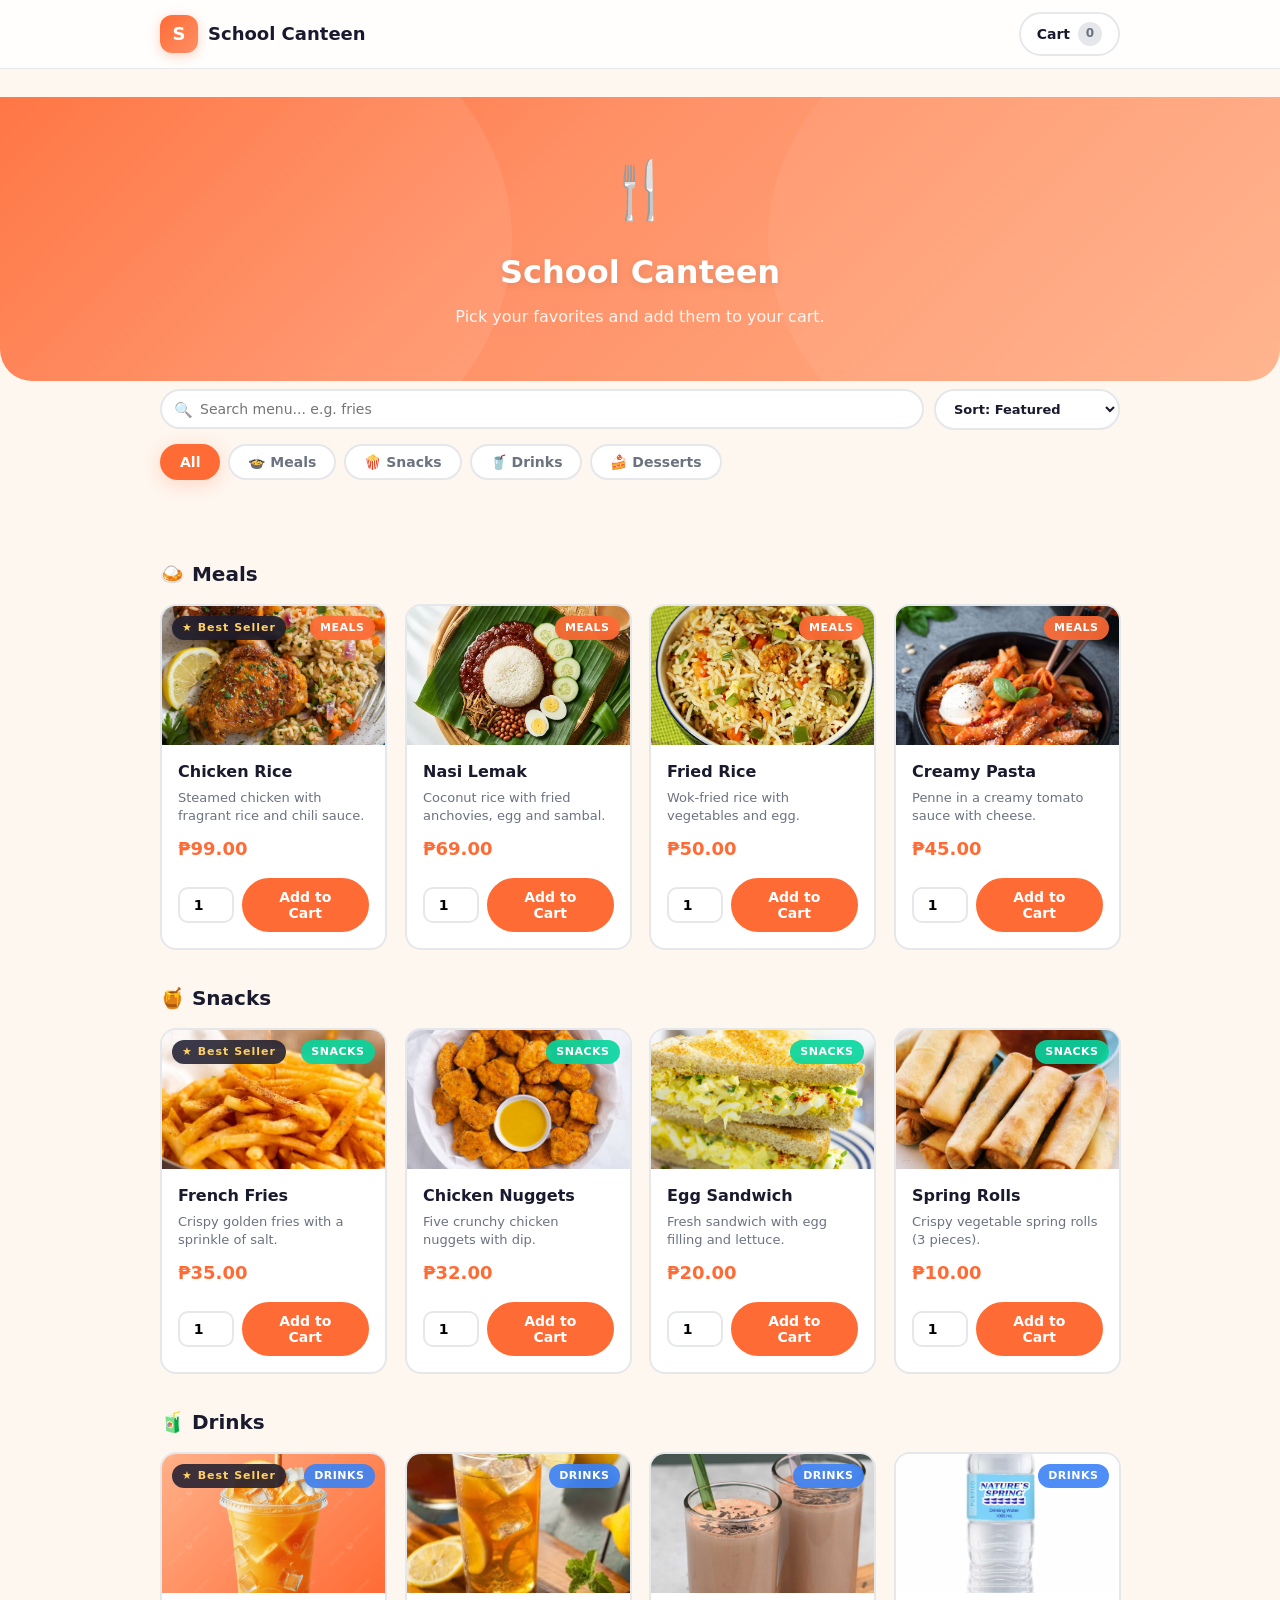
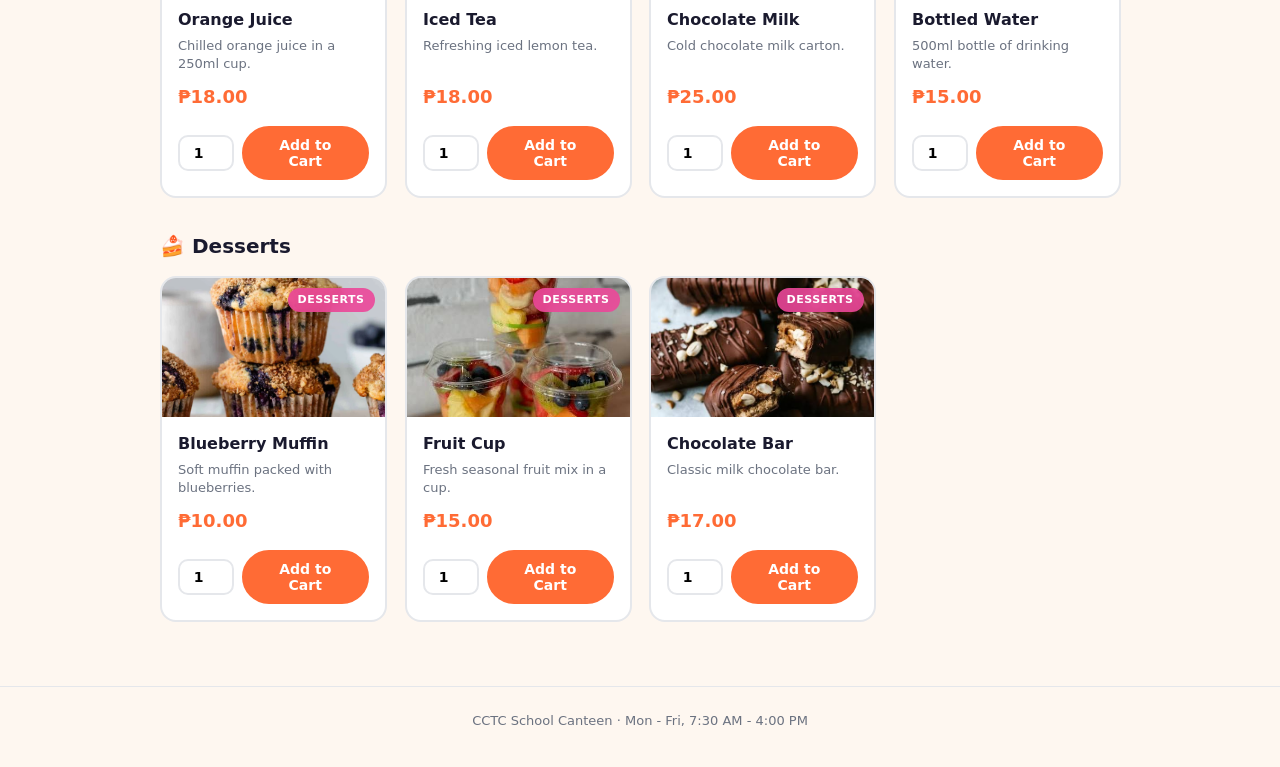
==== commit 9d666e4e: "major improvement" ====
--- a/index.html
+++ b/index.html
@@ -3,7 +3,13 @@
 <head>
   <meta charset="UTF-8">
   <meta name="viewport" content="width=device-width, initial-scale=1.0">
+  <meta name="description" content="CCTC School Canteen online ordering — browse meals, snacks, drinks and desserts, add to cart and checkout for pickup.">
+  <meta name="theme-color" content="#ff6b35">
+  <meta property="og:title" content="CCTC School Canteen">
+  <meta property="og:description" content="Order your canteen favorites online and pick up at the counter.">
+  <meta property="og:type" content="website">
   <title>School Canteen - Menu</title>
+  <link rel="icon" href="data:image/svg+xml,%3Csvg xmlns='http://www.w3.org/2000/svg' viewBox='0 0 64 64'%3E%3Crect width='64' height='64' rx='14' fill='%23ff6b35'/%3E%3Ctext x='32' y='44' font-family='Arial' font-size='36' font-weight='900' fill='white' text-anchor='middle'%3ES%3C/text%3E%3C/svg%3E">
   <link rel="stylesheet" href="style.css">
 </head>
 <body>
@@ -28,16 +34,37 @@
     </section>
 
     <div class="container">
-      <div class="category-tabs" id="category-tabs">
-        <button class="tab-btn active" data-cat="all">All</button>
-        <button class="tab-btn" data-cat="Meals">&#127858; Meals</button>
-        <button class="tab-btn" data-cat="Snacks">&#127871; Snacks</button>
-        <button class="tab-btn" data-cat="Drinks">&#129380; Drinks</button>
-        <button class="tab-btn" data-cat="Desserts">&#127856; Desserts</button>
+      <div class="toolbar">
+        <div class="search-wrap">
+          <span class="search-icon" aria-hidden="true">&#128269;</span>
+          <input type="search" id="menu-search" placeholder="Search menu... e.g. fries" autocomplete="off" aria-label="Search menu">
+          <button id="search-clear" type="button" class="search-clear hidden" aria-label="Clear search">&times;</button>
+        </div>
+        <select id="menu-sort" class="sort-select" aria-label="Sort menu">
+          <option value="default">Sort: Featured</option>
+          <option value="name-asc">Name A–Z</option>
+          <option value="price-asc">Price: Low to High</option>
+          <option value="price-desc">Price: High to Low</option>
+        </select>
       </div>
+      <div class="category-tabs" id="category-tabs" role="tablist" aria-label="Menu categories">
+        <button class="tab-btn active" data-cat="all" role="tab" aria-selected="true">All</button>
+        <button class="tab-btn" data-cat="Meals" role="tab" aria-selected="false">&#127858; Meals</button>
+        <button class="tab-btn" data-cat="Snacks" role="tab" aria-selected="false">&#127871; Snacks</button>
+        <button class="tab-btn" data-cat="Drinks" role="tab" aria-selected="false">&#129380; Drinks</button>
+        <button class="tab-btn" data-cat="Desserts" role="tab" aria-selected="false">&#127856; Desserts</button>
+      </div>
+      <p id="menu-result-count" class="result-count" aria-live="polite"></p>
       <div id="menu"></div>
     </div>
   </main>
+
+  <a id="sticky-cart" class="sticky-cart hidden" href="cart.html" aria-live="polite">
+    <span id="sticky-cart-text">View Cart</span>
+    <span id="sticky-cart-total" class="sticky-cart-total"></span>
+  </a>
+
+  <div id="toast-region" class="toast-region" aria-live="polite" aria-atomic="true"></div>
 
   <footer class="site-footer">
     CCTC School Canteen &middot; Mon - Fri, 7:30 AM - 4:00 PM
--- a/style.css
+++ b/style.css
@@ -1038,6 +1038,239 @@
   border-top: 1px solid var(--line);
 }
 
+/* ===== TOOLBAR (search + sort) ===== */
+.toolbar {
+  display: flex;
+  gap: 10px;
+  margin-bottom: 14px;
+  animation: slideUp 0.4s ease both;
+}
+
+.search-wrap {
+  position: relative;
+  flex: 1;
+}
+
+.search-icon {
+  position: absolute;
+  left: 14px;
+  top: 50%;
+  transform: translateY(-50%);
+  font-size: 15px;
+  opacity: 0.6;
+  pointer-events: none;
+}
+
+.search-wrap input[type="search"] {
+  width: 100%;
+  padding: 10px 38px 10px 38px;
+  border: 2px solid var(--line);
+  border-radius: var(--radius-pill);
+  font-size: 14px;
+  font-family: inherit;
+  background: var(--surface);
+  transition: all 0.2s ease;
+}
+
+.search-wrap input[type="search"]:focus {
+  outline: none;
+  border-color: var(--primary);
+  box-shadow: 0 0 0 3px rgba(255, 107, 53, 0.15);
+}
+
+.search-clear {
+  position: absolute;
+  right: 8px;
+  top: 50%;
+  transform: translateY(-50%);
+  width: 26px;
+  height: 26px;
+  border: none;
+  border-radius: 50%;
+  background: var(--line);
+  color: var(--ink);
+  font-size: 16px;
+  line-height: 1;
+  cursor: pointer;
+}
+
+.search-clear:hover {
+  background: var(--primary);
+  color: #fff;
+}
+
+.sort-select {
+  padding: 10px 14px;
+  border: 2px solid var(--line);
+  border-radius: var(--radius-pill);
+  font-size: 13px;
+  font-weight: 700;
+  font-family: inherit;
+  background: var(--surface);
+  color: var(--ink);
+  cursor: pointer;
+}
+
+.sort-select:focus {
+  outline: none;
+  border-color: var(--primary);
+}
+
+.result-count {
+  font-size: 13px;
+  color: var(--muted);
+  margin: 0 0 14px;
+  min-height: 18px;
+}
+
+.bestseller-badge {
+  position: absolute;
+  top: 10px;
+  left: 10px;
+  padding: 3px 10px;
+  border-radius: var(--radius-pill);
+  font-size: 11px;
+  font-weight: 800;
+  background: rgba(26, 26, 46, 0.85);
+  color: #ffd166;
+  z-index: 2;
+  backdrop-filter: blur(8px);
+  -webkit-backdrop-filter: blur(8px);
+}
+
+/* ===== TOAST ===== */
+.toast-region {
+  position: fixed;
+  bottom: 88px;
+  left: 50%;
+  transform: translateX(-50%);
+  display: flex;
+  flex-direction: column;
+  gap: 8px;
+  z-index: 200;
+  align-items: center;
+  pointer-events: none;
+}
+
+.toast {
+  display: flex;
+  align-items: center;
+  gap: 12px;
+  background: var(--ink);
+  color: #fff;
+  padding: 12px 18px;
+  border-radius: var(--radius-pill);
+  font-size: 14px;
+  font-weight: 600;
+  box-shadow: var(--shadow-lg);
+  opacity: 0;
+  transform: translateY(12px);
+  transition: all 0.3s ease;
+  pointer-events: auto;
+  max-width: 90vw;
+}
+
+.toast.show {
+  opacity: 1;
+  transform: translateY(0);
+}
+
+.toast-warn {
+  background: #92400e;
+}
+
+.toast-action {
+  color: #ffd166;
+  font-weight: 800;
+  text-decoration: none;
+  white-space: nowrap;
+}
+
+.toast-action:hover {
+  text-decoration: underline;
+}
+
+/* ===== STICKY CART ===== */
+.sticky-cart {
+  position: fixed;
+  bottom: 20px;
+  left: 50%;
+  transform: translateX(-50%);
+  display: flex;
+  align-items: center;
+  gap: 12px;
+  background: var(--primary);
+  color: #fff;
+  text-decoration: none;
+  font-weight: 800;
+  font-size: 15px;
+  padding: 14px 24px;
+  border-radius: var(--radius-pill);
+  box-shadow: var(--shadow-glow), var(--shadow-lg);
+  z-index: 150;
+  transition: transform 0.2s ease;
+}
+
+.sticky-cart:hover {
+  transform: translateX(-50%) translateY(-2px);
+  background: var(--primary-dark);
+}
+
+.sticky-cart-total {
+  background: rgba(255, 255, 255, 0.25);
+  padding: 2px 12px;
+  border-radius: var(--radius-pill);
+  font-size: 14px;
+}
+
+/* ===== FORM additions ===== */
+.field select,
+.field textarea {
+  padding: 11px 14px;
+  border: 2px solid var(--line);
+  border-radius: var(--radius-sm);
+  font-size: 15px;
+  font-family: inherit;
+  width: 100%;
+  transition: all 0.2s ease;
+  background: var(--surface);
+  color: var(--ink);
+  resize: vertical;
+}
+
+.field select:focus,
+.field textarea:focus {
+  outline: none;
+  border-color: var(--primary);
+  box-shadow: 0 0 0 3px rgba(255, 107, 53, 0.15);
+}
+
+.optional {
+  font-weight: 400;
+  color: var(--muted);
+  font-size: 12px;
+}
+
+.step-btn.is-disabled,
+.step-btn:disabled {
+  opacity: 0.4;
+  cursor: not-allowed;
+}
+
+.history-btn-row {
+  display: flex;
+  gap: 8px;
+  flex-wrap: wrap;
+}
+
+.tab-btn:focus-visible,
+.btn:focus-visible,
+.search-wrap input:focus-visible,
+.sort-select:focus-visible {
+  outline: 2px solid var(--primary);
+  outline-offset: 2px;
+}
+
 /* ===== RESPONSIVE ===== */
 @media (max-width: 640px) {
   .hero {
@@ -1074,6 +1307,24 @@
     gap: 6px;
   }
 
+  .toolbar {
+    flex-direction: column;
+  }
+
+  .sort-select {
+    width: 100%;
+  }
+
+  .toast-region {
+    bottom: 92px;
+    width: 92vw;
+  }
+
+  .sticky-cart {
+    width: calc(100% - 32px);
+    justify-content: center;
+  }
+
   .tab-btn {
     padding: 7px 14px;
     font-size: 13px;
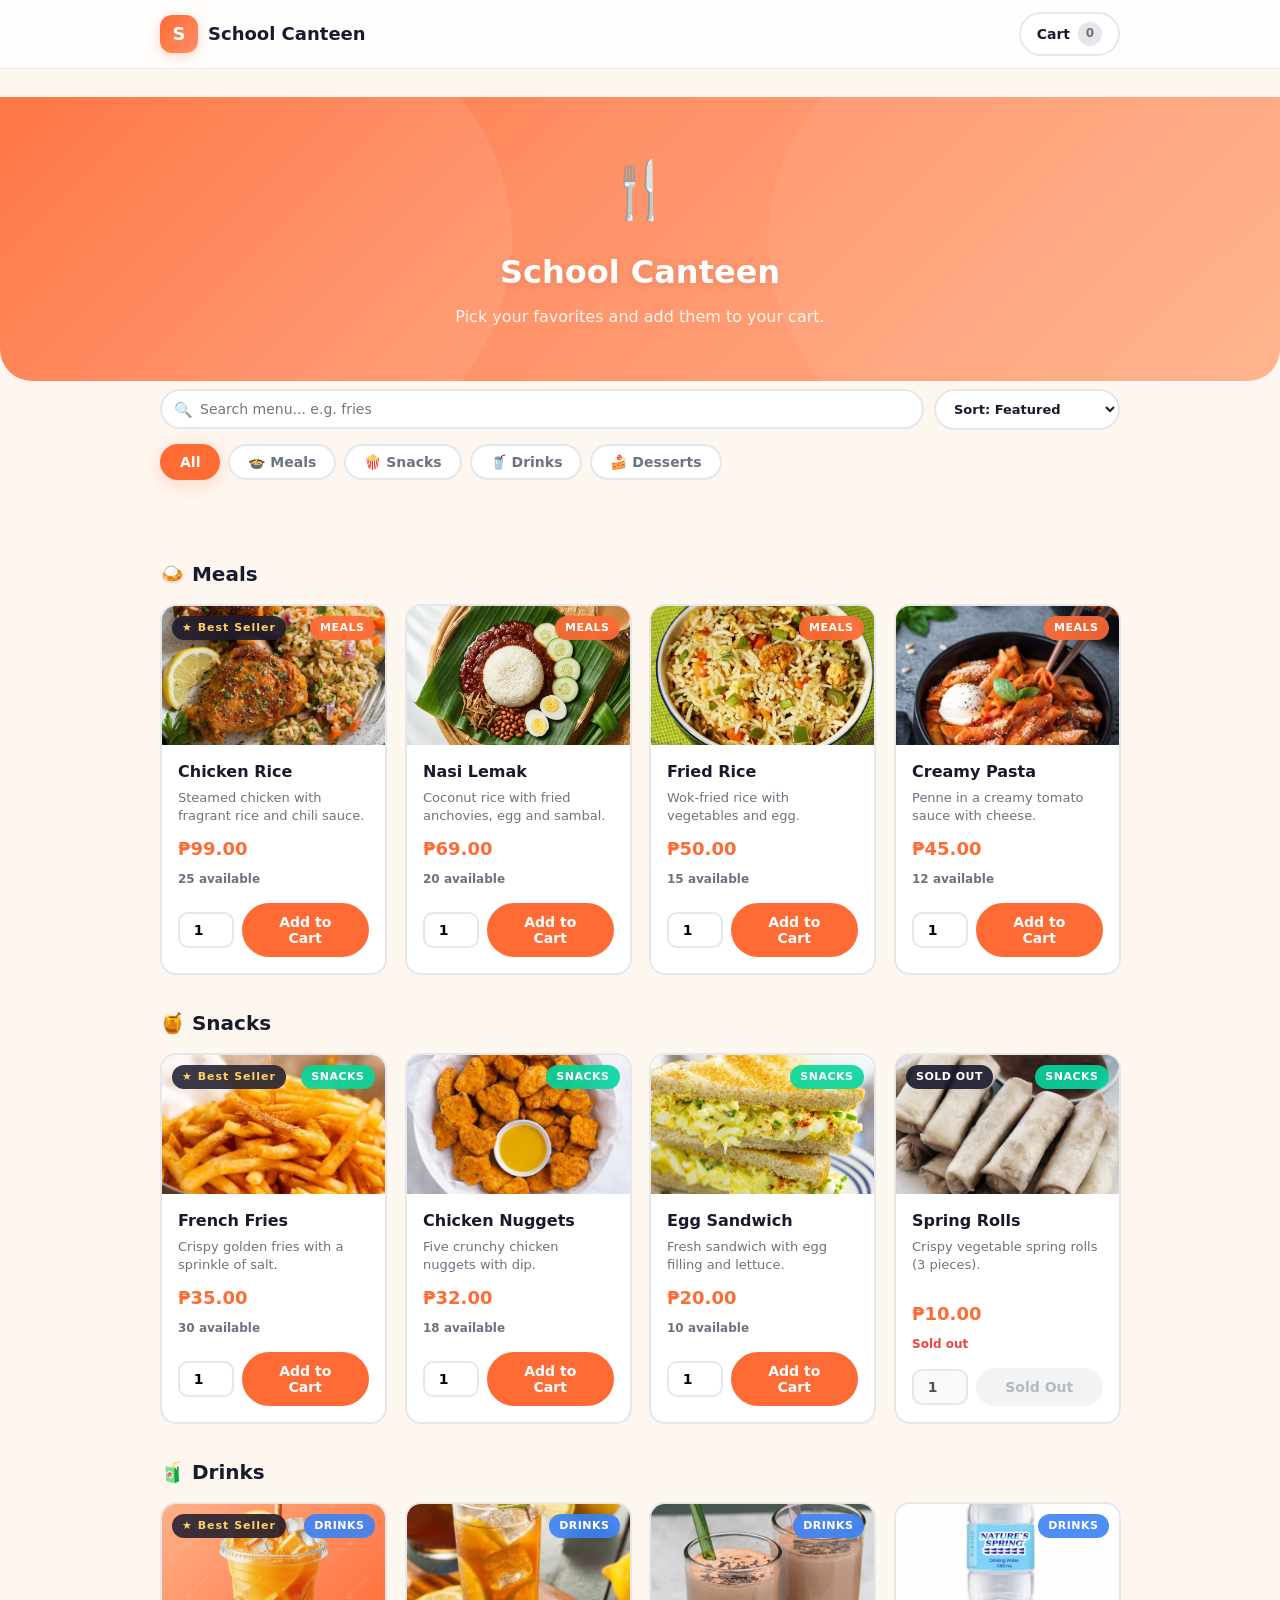
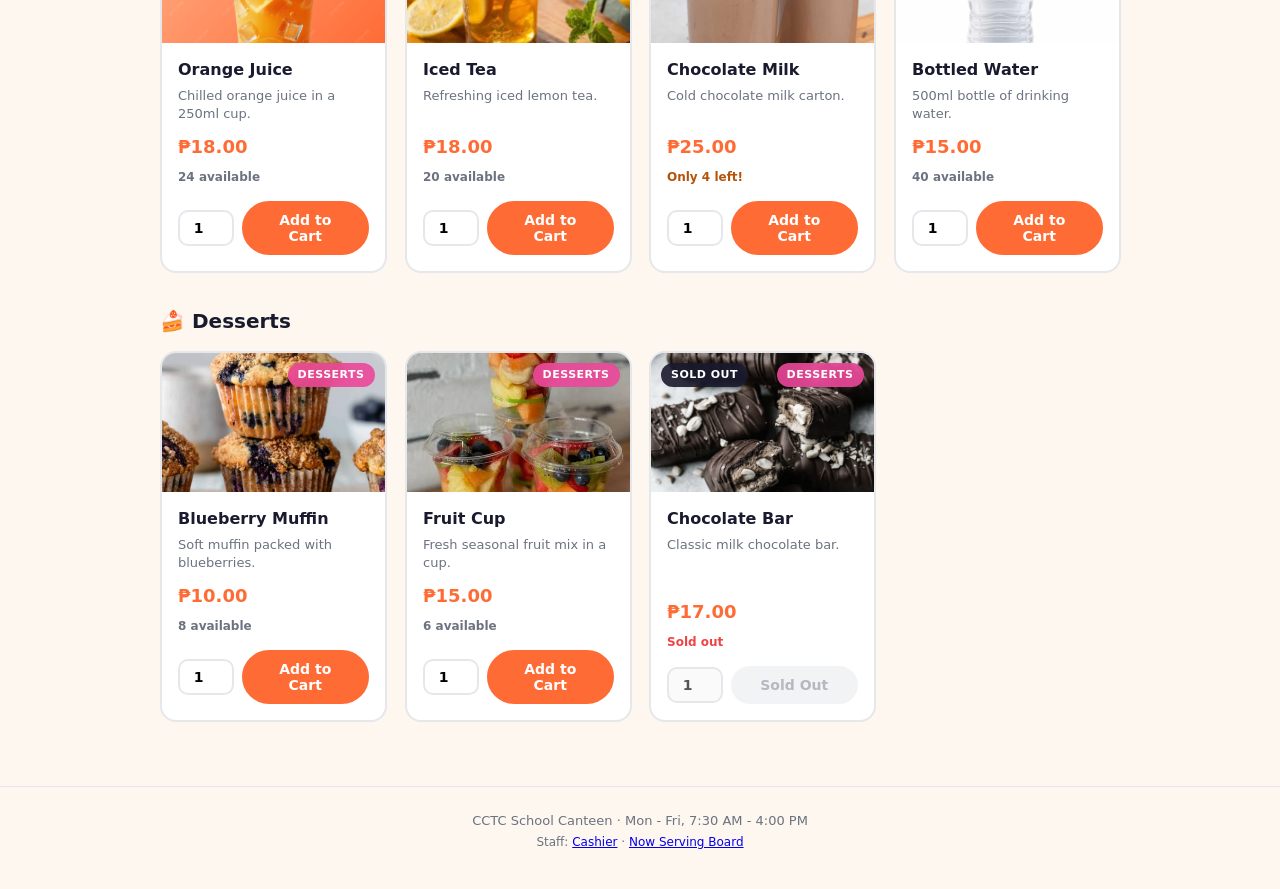
==== commit cf690d9c: "final" ====
--- a/index.html
+++ b/index.html
@@ -67,7 +67,8 @@
   <div id="toast-region" class="toast-region" aria-live="polite" aria-atomic="true"></div>
 
   <footer class="site-footer">
-    CCTC School Canteen &middot; Mon - Fri, 7:30 AM - 4:00 PM
+    CCTC School Canteen &middot; Mon - Fri, 7:30 AM - 4:00 PM<br>
+    <span style="font-size:12px;">Staff: <a href="admin.html">Cashier</a> &middot; <a href="board.html">Now Serving Board</a></span>
   </footer>
 
   <script src="data/products.js"></script>
--- a/style.css
+++ b/style.css
@@ -765,7 +765,9 @@
   box-shadow: 0 0 0 3px rgba(255, 107, 53, 0.15);
 }
 
-.field.has-error input {
+.field.has-error input,
+.field.has-error select,
+.field.has-error textarea {
   border-color: var(--danger);
   box-shadow: 0 0 0 3px rgba(239, 68, 68, 0.1);
 }
@@ -878,6 +880,316 @@
   padding: 28px;
   font-size: 14px;
   animation: bounceIn 0.5s ease both;
+}
+
+.pay-hint {
+  margin: 8px 0 0;
+  font-size: 13px;
+  color: var(--muted);
+}
+
+.pay-banner {
+  text-align: center;
+  font-weight: 900;
+  font-size: 16px;
+  letter-spacing: 1px;
+  background: #fef3c7;
+  border: 2px dashed #d97706;
+  color: #92400e;
+  border-radius: var(--radius-sm);
+  padding: 8px 12px;
+  margin-bottom: 14px;
+}
+
+.queue-block {
+  text-align: center;
+  background: var(--ink);
+  color: #fff;
+  border-radius: var(--radius-sm);
+  padding: 14px 12px;
+  margin-bottom: 14px;
+}
+
+.queue-label {
+  display: block;
+  font-size: 11px;
+  font-weight: 700;
+  letter-spacing: 2px;
+  opacity: 0.7;
+}
+
+.queue-number {
+  display: block;
+  font-size: 44px;
+  font-weight: 900;
+  letter-spacing: 2px;
+  color: #ffd166;
+  line-height: 1.1;
+}
+
+.queue-status {
+  display: inline-block;
+  margin-top: 6px;
+  font-size: 12px;
+  font-weight: 800;
+  background: #d97706;
+  padding: 3px 12px;
+  border-radius: var(--radius-pill);
+}
+
+.claim-steps {
+  margin: 14px 0 0;
+  padding: 12px 12px 12px 28px;
+  background: var(--canvas);
+  border-radius: var(--radius-sm);
+  font-size: 13px;
+  line-height: 1.7;
+}
+
+.history-status-row {
+  display: flex;
+  gap: 8px;
+  flex-wrap: wrap;
+  margin: 8px 0 0;
+}
+
+.status-badge {
+  font-size: 12px;
+  font-weight: 800;
+  padding: 3px 12px;
+  border-radius: var(--radius-pill);
+}
+
+.status-badge.to-pay {
+  background: #fef3c7;
+  color: #92400e;
+  border: 1px solid #f59e0b;
+}
+
+.status-badge.paid {
+  background: #dbeafe;
+  color: #1d4ed8;
+  border: 1px solid #93c5fd;
+}
+
+.status-badge.ready {
+  background: var(--accent-light);
+  color: var(--accent-dark);
+  border: 1px solid var(--accent);
+}
+
+.status-badge.claimed {
+  background: #f3f4f6;
+  color: var(--muted);
+  border: 1px solid var(--line);
+}
+
+.status-badge.cancelled {
+  background: var(--danger-light);
+  color: var(--danger);
+  border: 1px solid var(--danger);
+}
+
+.pay-badge {
+  font-size: 12px;
+  font-weight: 600;
+  color: var(--muted);
+}
+
+/* ===== ADMIN ===== */
+.staff-nav {
+  display: flex;
+  gap: 8px;
+}
+
+.admin-stats {
+  display: grid;
+  grid-template-columns: repeat(auto-fit, minmax(160px, 1fr));
+  gap: 12px;
+  margin-bottom: 18px;
+}
+
+.stat-card {
+  background: var(--surface);
+  border: 2px solid var(--line);
+  border-radius: var(--radius-sm);
+  padding: 14px 16px;
+  display: flex;
+  flex-direction: column;
+  gap: 2px;
+}
+
+.stat-value {
+  font-size: 22px;
+  font-weight: 900;
+  color: var(--primary);
+}
+
+.stat-label {
+  font-size: 12px;
+  color: var(--muted);
+  font-weight: 600;
+}
+
+.admin-filters {
+  display: flex;
+  justify-content: space-between;
+  align-items: center;
+  gap: 10px;
+  flex-wrap: wrap;
+  margin-bottom: 12px;
+}
+
+.admin-filter-group {
+  display: flex;
+  gap: 6px;
+  flex-wrap: wrap;
+}
+
+.admin-list {
+  display: flex;
+  flex-direction: column;
+  gap: 12px;
+}
+
+.admin-card .history-queue {
+  font-size: 24px;
+  font-weight: 900;
+  color: var(--primary);
+}
+
+.inventory-list {
+  display: flex;
+  flex-direction: column;
+  gap: 4px;
+}
+
+.inventory-row {
+  display: flex;
+  align-items: center;
+  gap: 14px;
+  padding: 10px 14px;
+  border: 2px solid var(--line);
+  border-radius: var(--radius-sm);
+  background: var(--surface);
+}
+
+.inventory-row.is-out {
+  border-color: var(--danger);
+  background: var(--danger-light);
+}
+
+.inventory-controls {
+  display: flex;
+  align-items: center;
+  gap: 8px;
+  margin-left: auto;
+}
+
+.inv-input {
+  width: 64px;
+}
+
+@media (max-width: 640px) {
+  .inventory-row {
+    flex-wrap: wrap;
+  }
+  .inventory-controls {
+    width: 100%;
+    justify-content: space-between;
+  }
+}
+
+/* ===== NOW SERVING BOARD ===== */
+.board-body {
+  background: #111126;
+  color: #fff;
+}
+
+.board {
+  max-width: 1100px;
+  margin: 0 auto;
+  padding: 32px 20px 48px;
+  min-height: 100vh;
+}
+
+.board-kicker {
+  text-align: center;
+  letter-spacing: 3px;
+  text-transform: uppercase;
+  font-size: 14px;
+  opacity: 0.7;
+  margin-bottom: 20px;
+}
+
+.board-grid {
+  display: grid;
+  grid-template-columns: 1.2fr 1fr;
+  gap: 16px;
+}
+
+.board-panel {
+  background: #1d1d38;
+  border-radius: 20px;
+  padding: 24px;
+  min-height: 320px;
+}
+
+.board-panel h2 {
+  margin: 0 0 16px;
+  font-size: 20px;
+  text-transform: uppercase;
+  letter-spacing: 2px;
+  opacity: 0.8;
+}
+
+.board-panel.serving {
+  border: 3px solid #ffd166;
+}
+
+.board-numbers {
+  display: flex;
+  flex-wrap: wrap;
+  gap: 12px;
+}
+
+.board-number {
+  font-size: 56px;
+  font-weight: 900;
+  background: #ffd166;
+  color: #111126;
+  border-radius: 14px;
+  padding: 6px 22px;
+}
+
+.board-number.dim {
+  background: #2e2e55;
+  color: #fff;
+}
+
+.board-numbers.small .board-number {
+  font-size: 32px;
+}
+
+.board-empty {
+  opacity: 0.5;
+  font-size: 20px;
+}
+
+.board-foot {
+  text-align: center;
+  margin-top: 20px;
+  opacity: 0.7;
+}
+
+.board-foot a {
+  color: #ffd166;
+}
+
+@media (max-width: 640px) {
+  .board-grid {
+    grid-template-columns: 1fr;
+  }
 }
 
 .receipt-header {
@@ -1138,6 +1450,51 @@
   -webkit-backdrop-filter: blur(8px);
 }
 
+.soldout-badge {
+  position: absolute;
+  top: 10px;
+  left: 10px;
+  padding: 3px 10px;
+  border-radius: var(--radius-pill);
+  font-size: 11px;
+  font-weight: 800;
+  text-transform: uppercase;
+  letter-spacing: 0.5px;
+  background: rgba(26, 26, 46, 0.9);
+  color: #fff;
+  z-index: 2;
+}
+
+.product-card.is-soldout {
+  opacity: 0.85;
+}
+
+.product-card.is-soldout .product-tile img {
+  filter: grayscale(0.7);
+}
+
+.product-card.is-soldout .add-btn {
+  background: var(--line);
+  border-color: var(--line);
+  color: var(--muted);
+  cursor: not-allowed;
+}
+
+.product-stock {
+  margin: 2px 0 0;
+  font-size: 12px;
+  font-weight: 700;
+  color: var(--muted);
+}
+
+.product-stock.low {
+  color: #b45309;
+}
+
+.product-stock.out {
+  color: var(--danger);
+}
+
 /* ===== TOAST ===== */
 .toast-region {
   position: fixed;
@@ -1184,6 +1541,12 @@
   font-weight: 800;
   text-decoration: none;
   white-space: nowrap;
+  background: none;
+  border: none;
+  font-family: inherit;
+  font-size: inherit;
+  cursor: pointer;
+  padding: 0;
 }
 
 .toast-action:hover {
@@ -1343,6 +1706,16 @@
 }
 
 /* ===== PRINT ===== */
+@media (prefers-reduced-motion: reduce) {
+  *,
+  *::before,
+  *::after {
+    animation: none !important;
+    transition: none !important;
+    scroll-behavior: auto !important;
+  }
+}
+
 @media print {
   body {
     background: #fff;
